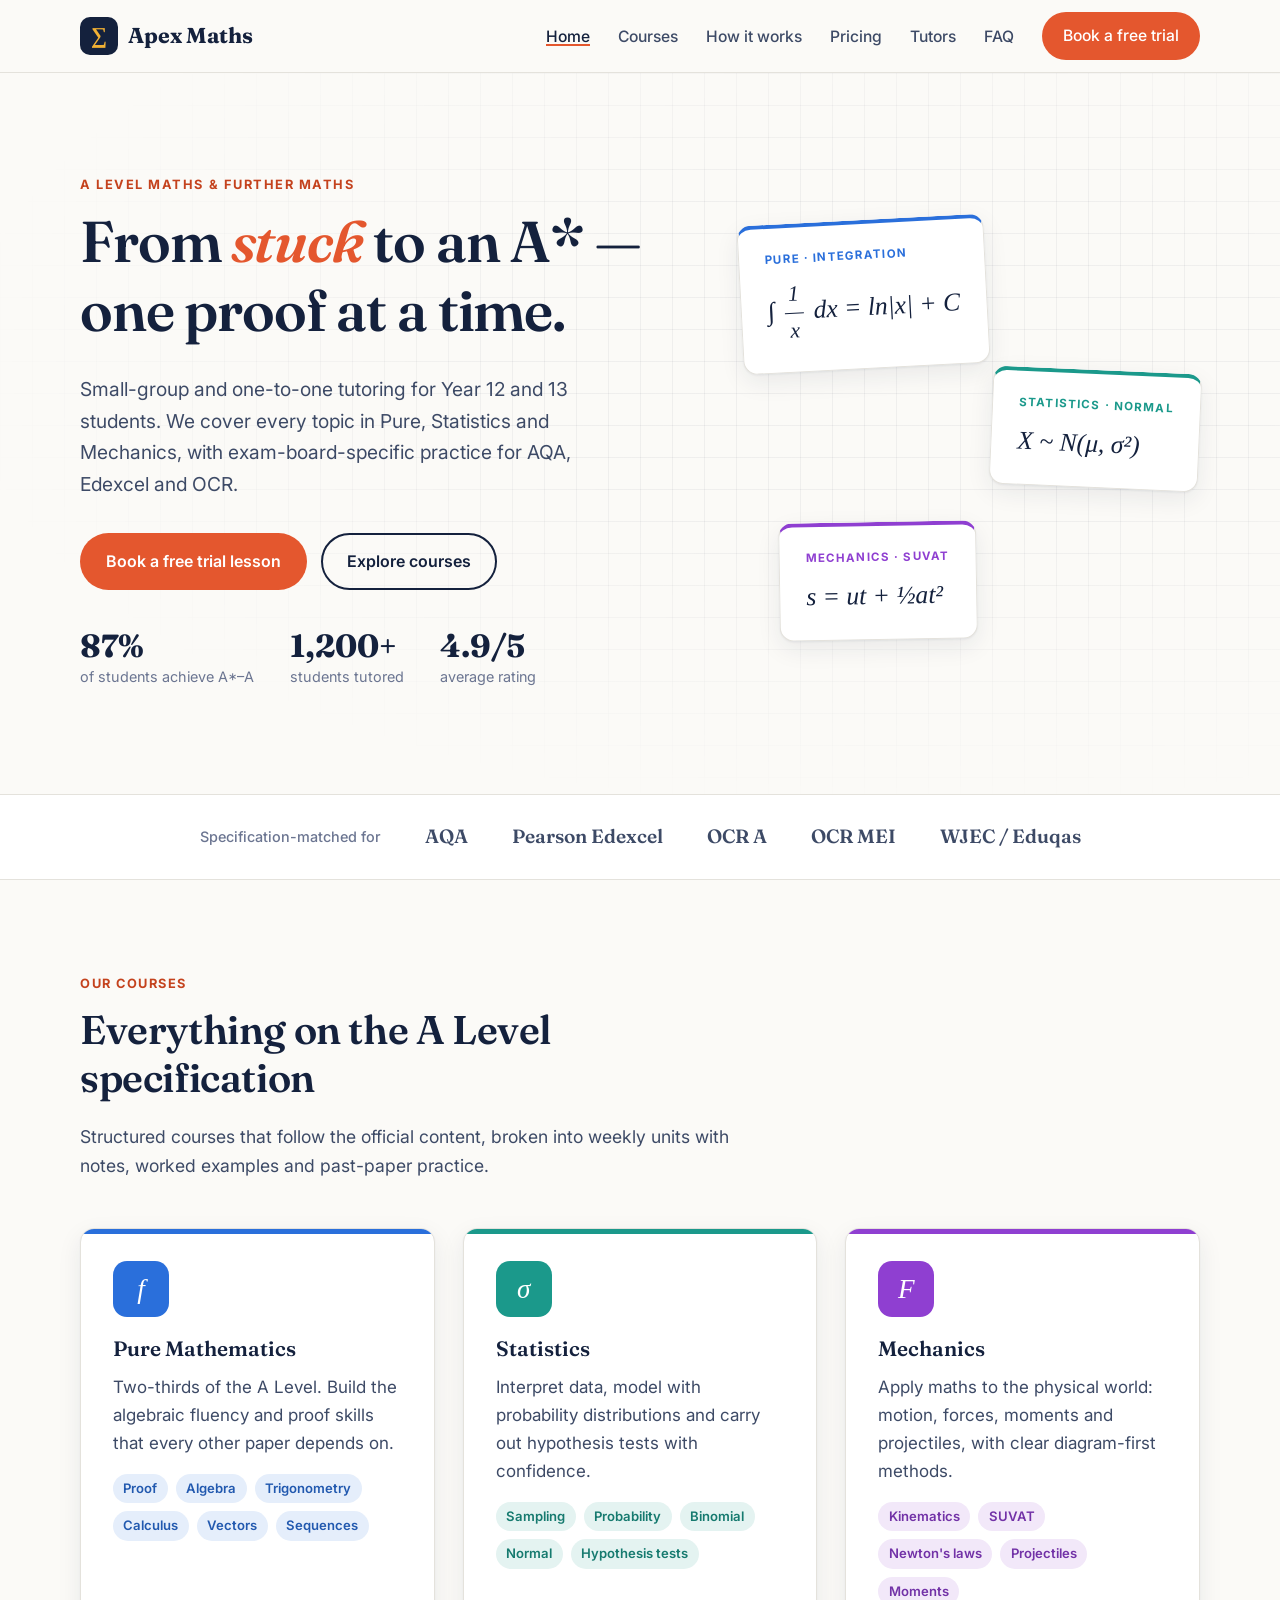
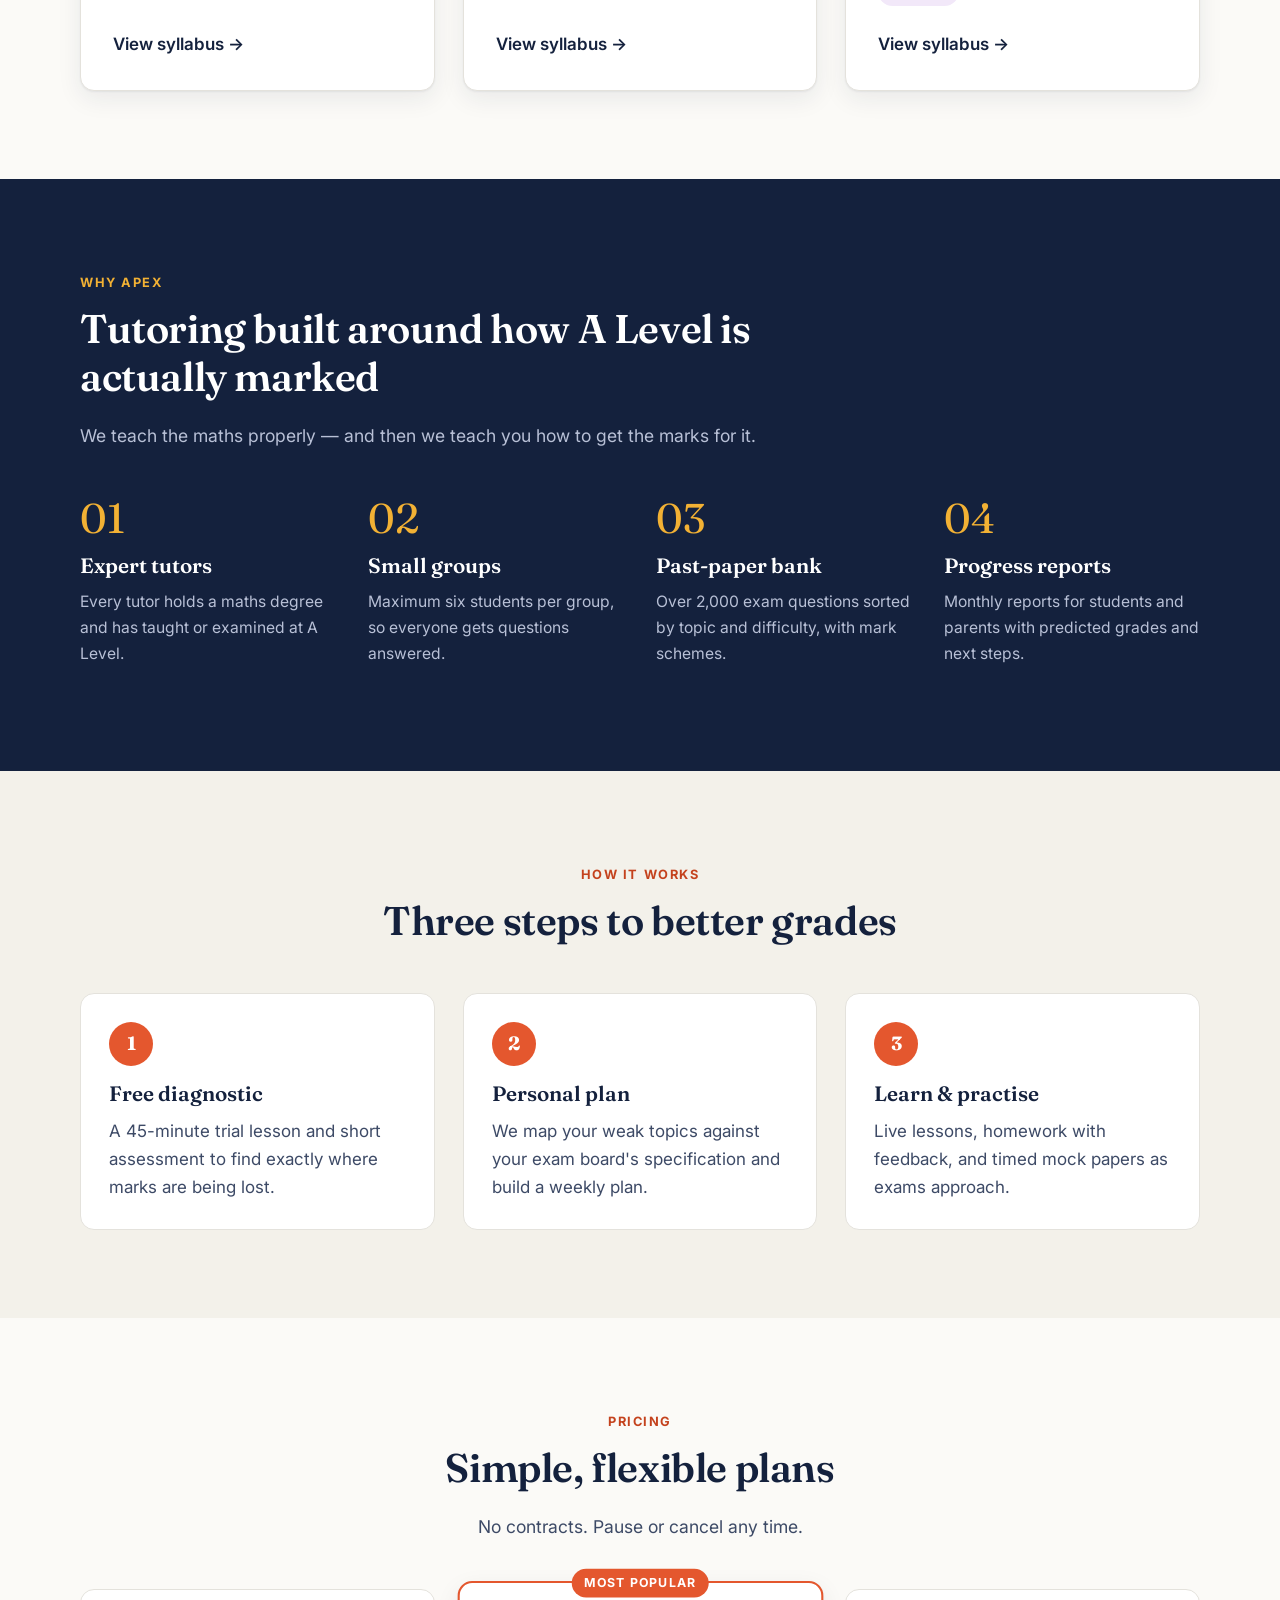
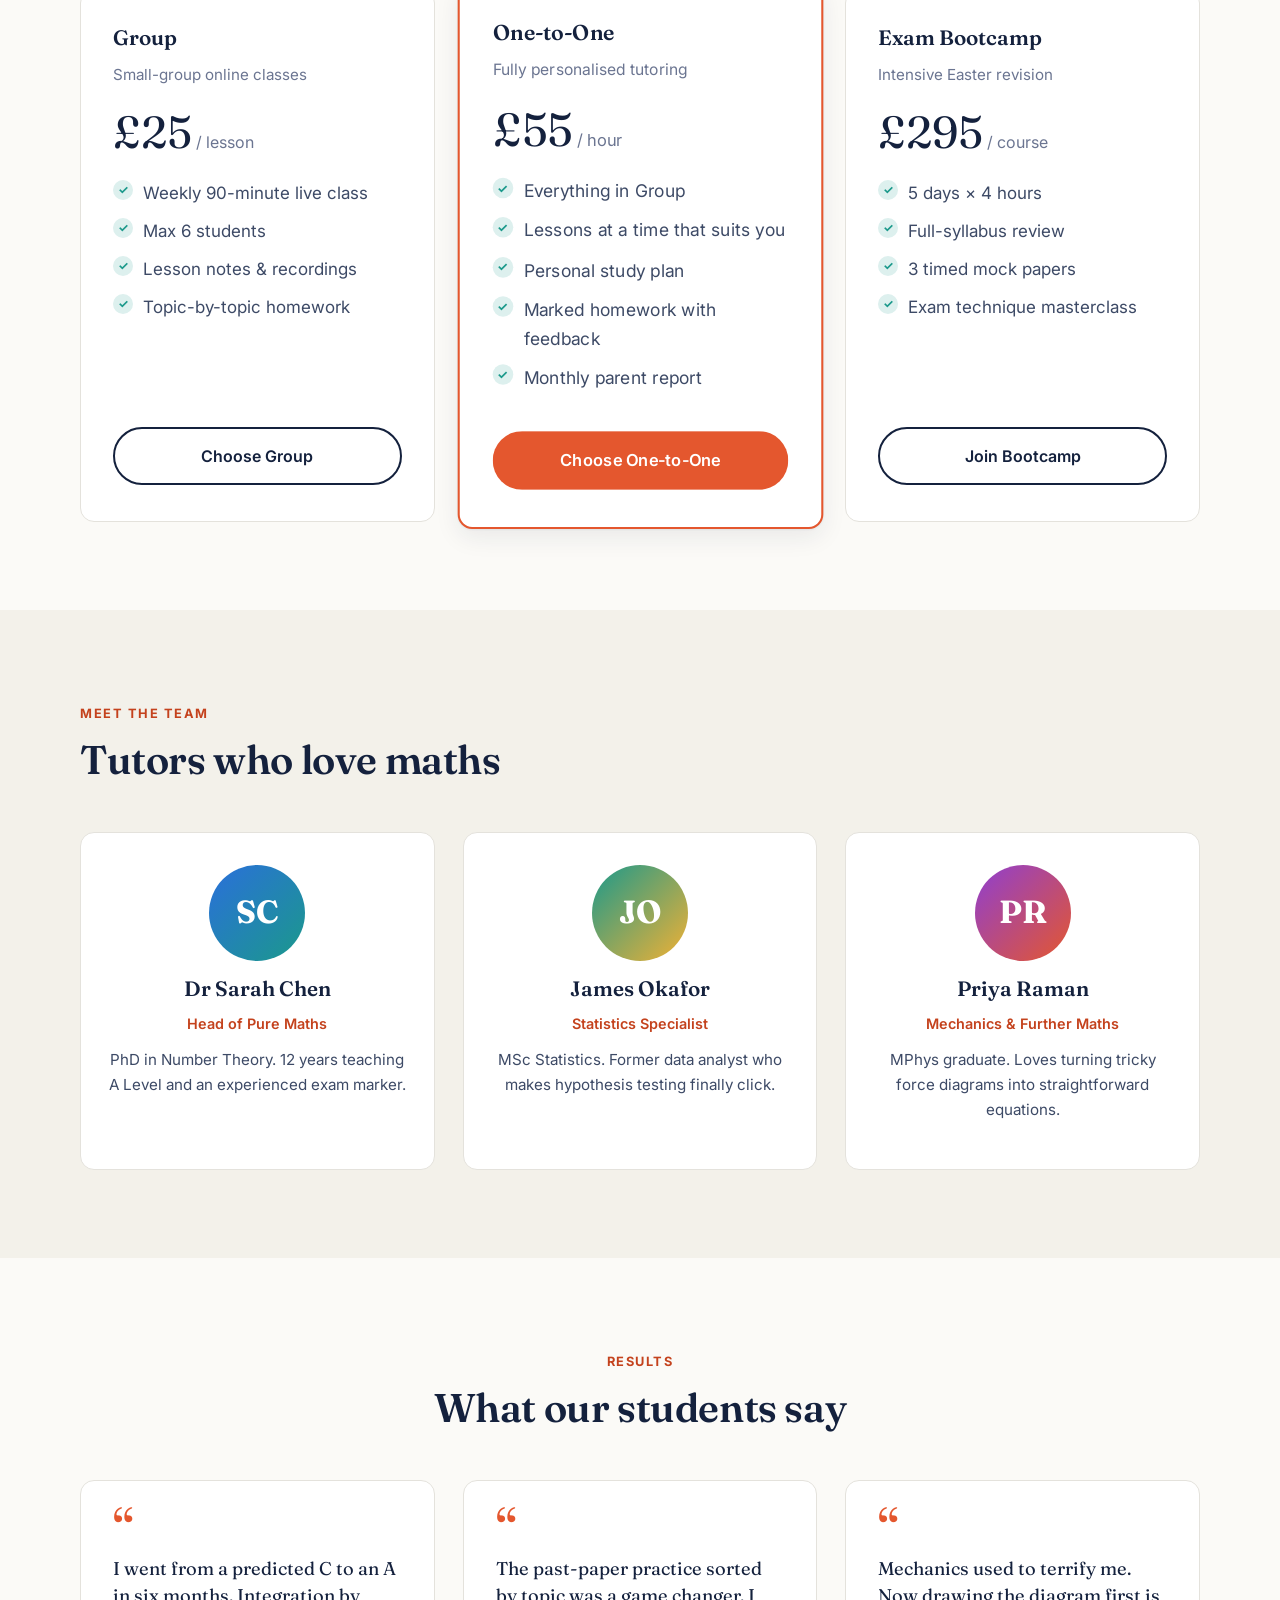
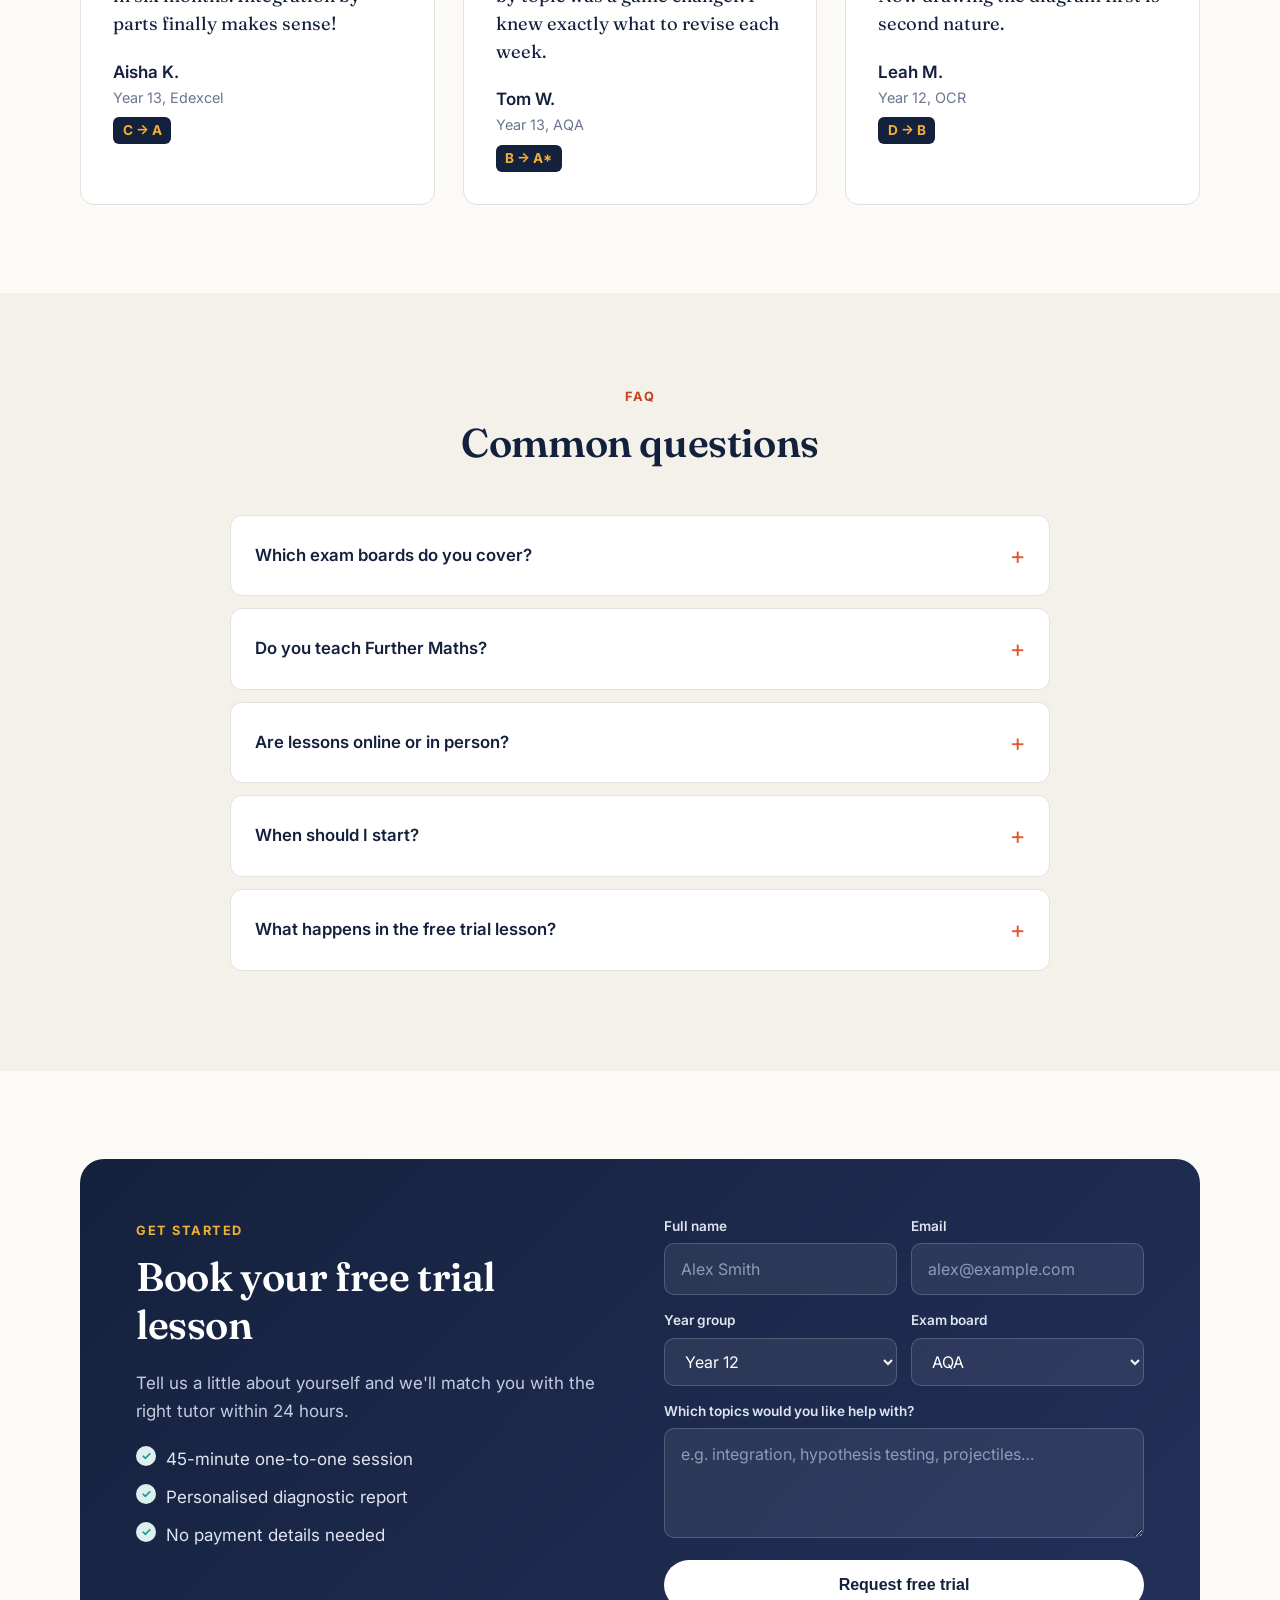
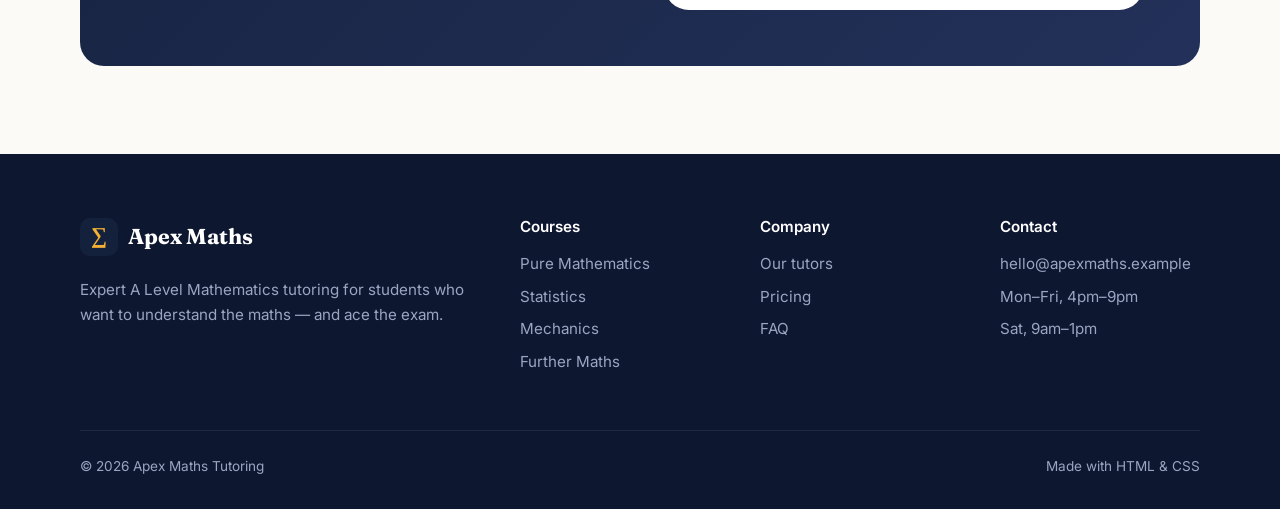
==== index.html @ d8dd30e5 "Add A Level maths tutoring course website (HTML/CSS) Home page with courses, pricing, tutors, testim" ====
<!DOCTYPE html>
<html lang="en">
<head>
  <meta charset="UTF-8">
  <meta name="viewport" content="width=device-width, initial-scale=1.0">
  <title>Apex Maths — A Level Mathematics Tutoring</title>
  <meta name="description" content="Expert A Level Maths and Further Maths tutoring. Pure, Statistics and Mechanics courses for AQA, Edexcel and OCR students.">
  <link rel="preconnect" href="https://fonts.googleapis.com">
  <link rel="preconnect" href="https://fonts.gstatic.com" crossorigin>
  <link href="https://fonts.googleapis.com/css2?family=Fraunces:ital,opsz,wght@0,9..144,500;0,9..144,600;0,9..144,700;1,9..144,500&family=Inter:wght@400;500;600;700&display=swap" rel="stylesheet">
  <link rel="stylesheet" href="styles.css">
</head>
<body>

  <!-- ===== Header ===== -->
  <header class="site-header">
    <nav class="container nav" aria-label="Main">
      <a href="index.html" class="logo"><span class="logo-mark">∑</span> Apex Maths</a>

      <input type="checkbox" id="nav-toggle" class="nav-toggle">
      <label for="nav-toggle" class="nav-burger" aria-label="Toggle menu"><span></span></label>

      <ul class="nav-links">
        <li><a href="index.html" aria-current="page">Home</a></li>
        <li><a href="courses.html">Courses</a></li>
        <li><a href="#how">How it works</a></li>
        <li><a href="#pricing">Pricing</a></li>
        <li><a href="#tutors">Tutors</a></li>
        <li><a href="#faq">FAQ</a></li>
        <li><a href="#contact" class="btn btn--primary">Book a free trial</a></li>
      </ul>
    </nav>
  </header>

  <main>
    <!-- ===== Hero ===== -->
    <section class="hero">
      <div class="container hero-grid">
        <div>
          <span class="eyebrow">A Level Maths &amp; Further Maths</span>
          <h1>From <em>stuck</em> to an A*&nbsp;— one proof at a time.</h1>
          <p class="hero-lead">
            Small-group and one-to-one tutoring for Year 12 and 13 students.
            We cover every topic in Pure, Statistics and Mechanics, with
            exam-board-specific practice for AQA, Edexcel and OCR.
          </p>
          <div class="hero-actions">
            <a href="#contact" class="btn btn--primary">Book a free trial lesson</a>
            <a href="courses.html" class="btn btn--ghost">Explore courses</a>
          </div>
          <ul class="hero-stats">
            <li><strong>87%</strong><span>of students achieve A*–A</span></li>
            <li><strong>1,200+</strong><span>students tutored</span></li>
            <li><strong>4.9/5</strong><span>average rating</span></li>
          </ul>
        </div>

        <div class="hero-visual" aria-hidden="true">
          <div class="eq-card eq-card--1">
            <small>Pure · Integration</small>
            <div class="big">∫ <span class="frac"><span>1</span><span>x</span></span> dx = ln|x| + C</div>
          </div>
          <div class="eq-card eq-card--2">
            <small>Statistics · Normal</small>
            <div class="big">X ~ N(μ, σ²)</div>
          </div>
          <div class="eq-card eq-card--3">
            <small>Mechanics · SUVAT</small>
            <div class="big">s = ut + ½at²</div>
          </div>
        </div>
      </div>
    </section>

    <!-- ===== Exam boards ===== -->
    <div class="boards">
      <div class="container">
        <span class="label">Specification-matched for</span>
        <span class="board">AQA</span>
        <span class="board">Pearson Edexcel</span>
        <span class="board">OCR A</span>
        <span class="board">OCR MEI</span>
        <span class="board">WJEC / Eduqas</span>
      </div>
    </div>

    <!-- ===== Courses ===== -->
    <section class="section" id="courses">
      <div class="container">
        <div class="section-head">
          <span class="eyebrow">Our courses</span>
          <h2>Everything on the A Level specification</h2>
          <p>Structured courses that follow the official content, broken into
          weekly units with notes, worked examples and past-paper practice.</p>
        </div>

        <div class="grid-3">
          <article class="course-card course-card--pure">
            <div class="course-icon">f</div>
            <h3>Pure Mathematics</h3>
            <p>Two-thirds of the A Level. Build the algebraic fluency and proof
            skills that every other paper depends on.</p>
            <ul class="topic-list">
              <li>Proof</li><li>Algebra</li><li>Trigonometry</li>
              <li>Calculus</li><li>Vectors</li><li>Sequences</li>
            </ul>
            <a href="courses.html#pure" class="more">View syllabus</a>
          </article>

          <article class="course-card course-card--stats">
            <div class="course-icon">σ</div>
            <h3>Statistics</h3>
            <p>Interpret data, model with probability distributions and carry
            out hypothesis tests with confidence.</p>
            <ul class="topic-list">
              <li>Sampling</li><li>Probability</li><li>Binomial</li>
              <li>Normal</li><li>Hypothesis tests</li>
            </ul>
            <a href="courses.html#stats" class="more">View syllabus</a>
          </article>

          <article class="course-card course-card--mech">
            <div class="course-icon">F</div>
            <h3>Mechanics</h3>
            <p>Apply maths to the physical world: motion, forces, moments and
            projectiles, with clear diagram-first methods.</p>
            <ul class="topic-list">
              <li>Kinematics</li><li>SUVAT</li><li>Newton's laws</li>
              <li>Projectiles</li><li>Moments</li>
            </ul>
            <a href="courses.html#mech" class="more">View syllabus</a>
          </article>
        </div>
      </div>
    </section>

    <!-- ===== Why us ===== -->
    <section class="section section--dark">
      <div class="container">
        <div class="section-head">
          <span class="eyebrow" style="color: var(--gold);">Why Apex</span>
          <h2>Tutoring built around how A Level is actually marked</h2>
          <p>We teach the maths properly — and then we teach you how to get the marks for it.</p>
        </div>
        <div class="features">
          <div class="feature">
            <div class="feature-num">01</div>
            <h3>Expert tutors</h3>
            <p>Every tutor holds a maths degree and has taught or examined at A Level.</p>
          </div>
          <div class="feature">
            <div class="feature-num">02</div>
            <h3>Small groups</h3>
            <p>Maximum six students per group, so everyone gets questions answered.</p>
          </div>
          <div class="feature">
            <div class="feature-num">03</div>
            <h3>Past-paper bank</h3>
            <p>Over 2,000 exam questions sorted by topic and difficulty, with mark schemes.</p>
          </div>
          <div class="feature">
            <div class="feature-num">04</div>
            <h3>Progress reports</h3>
            <p>Monthly reports for students and parents with predicted grades and next steps.</p>
          </div>
        </div>
      </div>
    </section>

    <!-- ===== How it works ===== -->
    <section class="section section--alt" id="how">
      <div class="container">
        <div class="section-head section-head--center">
          <span class="eyebrow">How it works</span>
          <h2>Three steps to better grades</h2>
        </div>
        <ol class="steps">
          <li>
            <h3>Free diagnostic</h3>
            <p>A 45-minute trial lesson and short assessment to find exactly where marks are being lost.</p>
          </li>
          <li>
            <h3>Personal plan</h3>
            <p>We map your weak topics against your exam board's specification and build a weekly plan.</p>
          </li>
          <li>
            <h3>Learn &amp; practise</h3>
            <p>Live lessons, homework with feedback, and timed mock papers as exams approach.</p>
          </li>
        </ol>
      </div>
    </section>

    <!-- ===== Pricing ===== -->
    <section class="section" id="pricing">
      <div class="container">
        <div class="section-head section-head--center">
          <span class="eyebrow">Pricing</span>
          <h2>Simple, flexible plans</h2>
          <p>No contracts. Pause or cancel any time.</p>
        </div>
        <div class="pricing">
          <div class="plan">
            <h3>Group</h3>
            <p class="plan-desc">Small-group online classes</p>
            <div class="plan-price">£25<span> / lesson</span></div>
            <ul class="checklist">
              <li>Weekly 90-minute live class</li>
              <li>Max 6 students</li>
              <li>Lesson notes &amp; recordings</li>
              <li>Topic-by-topic homework</li>
            </ul>
            <a href="#contact" class="btn btn--ghost btn--block">Choose Group</a>
          </div>

          <div class="plan plan--featured">
            <span class="plan-badge">Most popular</span>
            <h3>One-to-One</h3>
            <p class="plan-desc">Fully personalised tutoring</p>
            <div class="plan-price">£55<span> / hour</span></div>
            <ul class="checklist">
              <li>Everything in Group</li>
              <li>Lessons at a time that suits you</li>
              <li>Personal study plan</li>
              <li>Marked homework with feedback</li>
              <li>Monthly parent report</li>
            </ul>
            <a href="#contact" class="btn btn--primary btn--block">Choose One-to-One</a>
          </div>

          <div class="plan">
            <h3>Exam Bootcamp</h3>
            <p class="plan-desc">Intensive Easter revision</p>
            <div class="plan-price">£295<span> / course</span></div>
            <ul class="checklist">
              <li>5 days × 4 hours</li>
              <li>Full-syllabus review</li>
              <li>3 timed mock papers</li>
              <li>Exam technique masterclass</li>
            </ul>
            <a href="#contact" class="btn btn--ghost btn--block">Join Bootcamp</a>
          </div>
        </div>
      </div>
    </section>

    <!-- ===== Tutors ===== -->
    <section class="section section--alt" id="tutors">
      <div class="container">
        <div class="section-head">
          <span class="eyebrow">Meet the team</span>
          <h2>Tutors who love maths</h2>
        </div>
        <div class="grid-3">
          <div class="tutor">
            <div class="avatar" style="--a1:#2a6fdb; --a2:#1b998b;">SC</div>
            <h3>Dr Sarah Chen</h3>
            <div class="role">Head of Pure Maths</div>
            <p>PhD in Number Theory. 12 years teaching A Level and an experienced exam marker.</p>
          </div>
          <div class="tutor">
            <div class="avatar" style="--a1:#1b998b; --a2:#f2b134;">JO</div>
            <h3>James Okafor</h3>
            <div class="role">Statistics Specialist</div>
            <p>MSc Statistics. Former data analyst who makes hypothesis testing finally click.</p>
          </div>
          <div class="tutor">
            <div class="avatar" style="--a1:#8f3fd1; --a2:#e4572e;">PR</div>
            <h3>Priya Raman</h3>
            <div class="role">Mechanics &amp; Further Maths</div>
            <p>MPhys graduate. Loves turning tricky force diagrams into straightforward equations.</p>
          </div>
        </div>
      </div>
    </section>

    <!-- ===== Testimonials ===== -->
    <section class="section">
      <div class="container">
        <div class="section-head section-head--center">
          <span class="eyebrow">Results</span>
          <h2>What our students say</h2>
        </div>
        <div class="grid-3">
          <figure class="quote">
            <blockquote>I went from a predicted C to an A in six months. Integration by parts finally makes sense!</blockquote>
            <figcaption>Aisha K.<span>Year 13, Edexcel</span><span class="grade">C → A</span></figcaption>
          </figure>
          <figure class="quote">
            <blockquote>The past-paper practice sorted by topic was a game changer. I knew exactly what to revise each week.</blockquote>
            <figcaption>Tom W.<span>Year 13, AQA</span><span class="grade">B → A*</span></figcaption>
          </figure>
          <figure class="quote">
            <blockquote>Mechanics used to terrify me. Now drawing the diagram first is second nature.</blockquote>
            <figcaption>Leah M.<span>Year 12, OCR</span><span class="grade">D → B</span></figcaption>
          </figure>
        </div>
      </div>
    </section>

    <!-- ===== FAQ ===== -->
    <section class="section section--alt" id="faq">
      <div class="container">
        <div class="section-head section-head--center">
          <span class="eyebrow">FAQ</span>
          <h2>Common questions</h2>
        </div>
        <div class="faq">
          <details>
            <summary>Which exam boards do you cover?</summary>
            <p>We teach AQA, Pearson Edexcel, OCR A, OCR MEI and WJEC/Eduqas. Your tutor will use practice questions written for your specific board.</p>
          </details>
          <details>
            <summary>Do you teach Further Maths?</summary>
            <p>Yes. We offer Further Pure (complex numbers, matrices, polar coordinates, hyperbolic functions) plus Further Statistics and Further Mechanics options.</p>
          </details>
          <details>
            <summary>Are lessons online or in person?</summary>
            <p>All lessons run live online with a shared digital whiteboard. Every session is recorded so you can rewatch it while revising.</p>
          </details>
          <details>
            <summary>When should I start?</summary>
            <p>The earlier the better, but it's never too late. Many students join in Year 12 to build foundations; others join in Year 13 for focused exam preparation.</p>
          </details>
          <details>
            <summary>What happens in the free trial lesson?</summary>
            <p>You'll meet your tutor, work through a short diagnostic on key topics, and receive a written summary of strengths and areas to improve. No obligation to continue.</p>
          </details>
        </div>
      </div>
    </section>

    <!-- ===== Contact ===== -->
    <section class="section" id="contact">
      <div class="container">
        <div class="cta">
          <div>
            <span class="eyebrow" style="color: var(--gold);">Get started</span>
            <h2>Book your free trial lesson</h2>
            <p>Tell us a little about yourself and we'll match you with the right tutor within 24 hours.</p>
            <ul class="checklist">
              <li style="color:#dfe4f0;">45-minute one-to-one session</li>
              <li style="color:#dfe4f0;">Personalised diagnostic report</li>
              <li style="color:#dfe4f0;">No payment details needed</li>
            </ul>
          </div>
          <form class="form" action="#" method="post">
            <div class="form-row">
              <div>
                <label for="name">Full name</label>
                <input id="name" name="name" type="text" placeholder="Alex Smith" required>
              </div>
              <div>
                <label for="email">Email</label>
                <input id="email" name="email" type="email" placeholder="alex@example.com" required>
              </div>
            </div>
            <div class="form-row">
              <div>
                <label for="year">Year group</label>
                <select id="year" name="year">
                  <option>Year 12</option>
                  <option>Year 13</option>
                  <option>Resitting</option>
                </select>
              </div>
              <div>
                <label for="board">Exam board</label>
                <select id="board" name="board">
                  <option>AQA</option>
                  <option>Edexcel</option>
                  <option>OCR A</option>
                  <option>OCR MEI</option>
                  <option>WJEC / Eduqas</option>
                  <option>Not sure</option>
                </select>
              </div>
            </div>
            <div>
              <label for="message">Which topics would you like help with?</label>
              <textarea id="message" name="message" placeholder="e.g. integration, hypothesis testing, projectiles…"></textarea>
            </div>
            <button type="submit" class="btn btn--light btn--block">Request free trial</button>
          </form>
        </div>
      </div>
    </section>
  </main>

  <!-- ===== Footer ===== -->
  <footer class="site-footer">
    <div class="container">
      <div class="footer-grid">
        <div>
          <a href="index.html" class="logo"><span class="logo-mark">∑</span> Apex Maths</a>
          <p>Expert A Level Mathematics tutoring for students who want to understand the maths — and ace the exam.</p>
        </div>
        <div>
          <h4>Courses</h4>
          <ul>
            <li><a href="courses.html#pure">Pure Mathematics</a></li>
            <li><a href="courses.html#stats">Statistics</a></li>
            <li><a href="courses.html#mech">Mechanics</a></li>
            <li><a href="courses.html#further">Further Maths</a></li>
          </ul>
        </div>
        <div>
          <h4>Company</h4>
          <ul>
            <li><a href="#tutors">Our tutors</a></li>
            <li><a href="#pricing">Pricing</a></li>
            <li><a href="#faq">FAQ</a></li>
          </ul>
        </div>
        <div>
          <h4>Contact</h4>
          <ul>
            <li><a href="mailto:hello@apexmaths.example">hello@apexmaths.example</a></li>
            <li>Mon–Fri, 4pm–9pm</li>
            <li>Sat, 9am–1pm</li>
          </ul>
        </div>
      </div>
      <div class="footer-bottom">
        <span>© 2026 Apex Maths Tutoring</span>
        <span>Made with HTML &amp; CSS</span>
      </div>
    </div>
  </footer>

</body>
</html>
---- styles.css ----
/* ==========================================================
   Apex Maths — A Level Mathematics Tutoring
   Pure CSS, no frameworks.
   ========================================================== */

:root {
  --ink: #14213d;
  --ink-soft: #3d4a66;
  --muted: #6b7591;
  --paper: #fbfaf7;
  --card: #ffffff;
  --line: #e4e2dc;
  --accent: #e4572e;      /* warm orange-red */
  --accent-dark: #c4421d;
  --pure: #2a6fdb;        /* Pure maths blue */
  --stats: #1b998b;       /* Statistics teal */
  --mech: #8f3fd1;        /* Mechanics purple */
  --gold: #f2b134;
  --radius: 14px;
  --shadow: 0 1px 2px rgba(20, 33, 61, .06), 0 8px 24px rgba(20, 33, 61, .08);
  --max: 1160px;
  --font-body: "Inter", system-ui, -apple-system, "Segoe UI", Roboto, sans-serif;
  --font-head: "Fraunces", Georgia, "Times New Roman", serif;
  --font-math: "Cambria Math", "STIX Two Math", Cambria, Georgia, serif;
}

*, *::before, *::after { box-sizing: border-box; }

html { scroll-behavior: smooth; }

body {
  margin: 0;
  font-family: var(--font-body);
  font-size: 1.0625rem;
  line-height: 1.65;
  color: var(--ink);
  background: var(--paper);
  -webkit-font-smoothing: antialiased;
}

img { max-width: 100%; display: block; }

a { color: var(--accent-dark); }
a:hover { color: var(--accent); }

h1, h2, h3, h4 {
  font-family: var(--font-head);
  line-height: 1.2;
  margin: 0 0 .5em;
  font-weight: 600;
}

h1 { font-size: clamp(2.2rem, 5vw, 3.6rem); letter-spacing: -.02em; }
h2 { font-size: clamp(1.7rem, 3.5vw, 2.5rem); letter-spacing: -.01em; }
h3 { font-size: 1.3rem; }

p { margin: 0 0 1em; }

.container {
  width: 100%;
  max-width: var(--max);
  margin: 0 auto;
  padding: 0 20px;
}

.math {
  font-family: var(--font-math);
  font-style: italic;
  white-space: nowrap;
}

.eyebrow {
  display: inline-block;
  font-size: .8rem;
  font-weight: 700;
  letter-spacing: .12em;
  text-transform: uppercase;
  color: var(--accent-dark);
  margin-bottom: .75rem;
}

.section { padding: 88px 0; }
.section--alt { background: #f3f1ea; }
.section--dark { background: var(--ink); color: #e9ecf4; }
.section--dark h2, .section--dark h3 { color: #fff; }

.section-head {
  max-width: 680px;
  margin-bottom: 48px;
}
.section-head p { color: var(--ink-soft); font-size: 1.1rem; }
.section--dark .section-head p { color: #b8c0d6; }
.section-head--center { margin-left: auto; margin-right: auto; text-align: center; }

/* ---------- Buttons ---------- */
.btn {
  display: inline-flex;
  align-items: center;
  gap: .5em;
  padding: .85em 1.5em;
  border-radius: 999px;
  font-weight: 600;
  font-size: 1rem;
  text-decoration: none;
  border: 2px solid transparent;
  transition: transform .15s ease, background .15s ease, color .15s ease, border-color .15s ease;
  cursor: pointer;
}
.btn:hover { transform: translateY(-2px); }
.btn--primary { background: var(--accent); color: #fff; }
.btn--primary:hover { background: var(--accent-dark); color: #fff; }
.btn--ghost { border-color: var(--ink); color: var(--ink); background: transparent; }
.btn--ghost:hover { background: var(--ink); color: #fff; }
.btn--light { background: #fff; color: var(--ink); }
.btn--light:hover { background: var(--gold); color: var(--ink); }
.btn--block { width: 100%; justify-content: center; }

/* ---------- Header / Nav ---------- */
.site-header {
  position: sticky;
  top: 0;
  z-index: 50;
  background: rgba(251, 250, 247, .92);
  backdrop-filter: saturate(160%) blur(10px);
  border-bottom: 1px solid var(--line);
}
.nav {
  display: flex;
  align-items: center;
  justify-content: space-between;
  height: 72px;
}
.logo {
  display: flex;
  align-items: center;
  gap: .6rem;
  font-family: var(--font-head);
  font-weight: 700;
  font-size: 1.35rem;
  color: var(--ink);
  text-decoration: none;
}
.logo-mark {
  display: grid;
  place-items: center;
  width: 38px;
  height: 38px;
  border-radius: 10px;
  background: var(--ink);
  color: var(--gold);
  font-family: var(--font-math);
  font-size: 1.4rem;
  font-style: italic;
}
.nav-links {
  display: flex;
  align-items: center;
  gap: 28px;
  list-style: none;
  margin: 0;
  padding: 0;
}
.nav-links a {
  color: var(--ink-soft);
  text-decoration: none;
  font-weight: 500;
  font-size: .98rem;
}
.nav-links a:hover, .nav-links a[aria-current="page"] { color: var(--ink); }
.nav-links a[aria-current="page"] { box-shadow: inset 0 -2px 0 var(--accent); }
.nav-links .btn { color: #fff; padding: .6em 1.2em; }

/* CSS-only mobile menu toggle */
.nav-toggle { display: none; }
.nav-burger {
  display: none;
  width: 44px;
  height: 44px;
  border-radius: 10px;
  cursor: pointer;
  align-items: center;
  justify-content: center;
}
.nav-burger span,
.nav-burger span::before,
.nav-burger span::after {
  display: block;
  width: 22px;
  height: 2px;
  background: var(--ink);
  border-radius: 2px;
  position: relative;
  transition: transform .2s ease, background .2s ease;
}
.nav-burger span::before, .nav-burger span::after { content: ""; position: absolute; left: 0; }
.nav-burger span::before { top: -7px; }
.nav-burger span::after { top: 7px; }

/* ---------- Hero ---------- */
.hero {
  position: relative;
  overflow: hidden;
  padding: 96px 0 104px;
}
.hero::before {
  /* graph-paper background */
  content: "";
  position: absolute;
  inset: 0;
  background-image:
    linear-gradient(rgba(20, 33, 61, .05) 1px, transparent 1px),
    linear-gradient(90deg, rgba(20, 33, 61, .05) 1px, transparent 1px);
  background-size: 32px 32px;
  mask-image: radial-gradient(ellipse at 70% 40%, #000 30%, transparent 75%);
  -webkit-mask-image: radial-gradient(ellipse at 70% 40%, #000 30%, transparent 75%);
  pointer-events: none;
}
.hero-grid {
  position: relative;
  display: grid;
  grid-template-columns: 1.1fr .9fr;
  gap: 56px;
  align-items: center;
}
.hero h1 em {
  font-style: italic;
  color: var(--accent);
}
.hero-lead {
  font-size: 1.2rem;
  color: var(--ink-soft);
  max-width: 560px;
  margin-bottom: 2rem;
}
.hero-actions { display: flex; flex-wrap: wrap; gap: 14px; margin-bottom: 2.5rem; }
.hero-stats {
  display: flex;
  flex-wrap: wrap;
  gap: 36px;
  list-style: none;
  padding: 0;
  margin: 0;
}
.hero-stats strong {
  display: block;
  font-family: var(--font-head);
  font-size: 2rem;
  line-height: 1;
}
.hero-stats span { font-size: .9rem; color: var(--muted); }

/* Hero visual: equation card stack */
.hero-visual { position: relative; min-height: 420px; }
.eq-card {
  position: absolute;
  background: var(--card);
  border: 1px solid var(--line);
  border-radius: var(--radius);
  box-shadow: var(--shadow);
  padding: 22px 26px;
  font-family: var(--font-math);
}
.eq-card small {
  display: block;
  font-family: var(--font-body);
  font-size: .72rem;
  font-weight: 700;
  letter-spacing: .1em;
  text-transform: uppercase;
  margin-bottom: 8px;
}
.eq-card .big { font-size: 1.6rem; font-style: italic; }
.eq-card--1 { top: 0; left: 4%; transform: rotate(-3deg); border-top: 4px solid var(--pure); }
.eq-card--1 small { color: var(--pure); }
.eq-card--2 { top: 150px; right: 0; transform: rotate(2.5deg); border-top: 4px solid var(--stats); }
.eq-card--2 small { color: var(--stats); }
.eq-card--3 { bottom: 0; left: 12%; transform: rotate(-1deg); border-top: 4px solid var(--mech); }
.eq-card--3 small { color: var(--mech); }

/* simple CSS fraction */
.frac {
  display: inline-flex;
  flex-direction: column;
  vertical-align: middle;
  text-align: center;
  font-size: .85em;
  margin: 0 .15em;
}
.frac > span:first-child { border-bottom: 1.5px solid currentColor; padding: 0 .2em; }
.frac > span:last-child { padding: 0 .2em; }

/* ---------- Trust bar ---------- */
.boards {
  border-top: 1px solid var(--line);
  border-bottom: 1px solid var(--line);
  padding: 26px 0;
  background: var(--card);
}
.boards .container {
  display: flex;
  flex-wrap: wrap;
  align-items: center;
  justify-content: center;
  gap: 18px 44px;
  color: var(--muted);
  font-weight: 600;
}
.boards .label { font-weight: 500; font-size: .9rem; }
.boards .board { font-family: var(--font-head); font-size: 1.2rem; color: var(--ink-soft); }

/* ---------- Course cards ---------- */
.grid-3 {
  display: grid;
  grid-template-columns: repeat(3, 1fr);
  gap: 28px;
}
.course-card {
  display: flex;
  flex-direction: column;
  background: var(--card);
  border: 1px solid var(--line);
  border-radius: var(--radius);
  padding: 32px;
  box-shadow: var(--shadow);
  transition: transform .2s ease, box-shadow .2s ease;
  position: relative;
  overflow: hidden;
}
.course-card:hover { transform: translateY(-6px); box-shadow: 0 2px 4px rgba(20,33,61,.06), 0 18px 40px rgba(20,33,61,.14); }
.course-card::after {
  content: "";
  position: absolute;
  top: 0; left: 0; right: 0;
  height: 5px;
  background: var(--c, var(--accent));
}
.course-card--pure  { --c: var(--pure); }
.course-card--stats { --c: var(--stats); }
.course-card--mech  { --c: var(--mech); }
.course-card--further { --c: var(--gold); }

.course-icon {
  width: 56px;
  height: 56px;
  border-radius: 14px;
  display: grid;
  place-items: center;
  font-family: var(--font-math);
  font-size: 1.7rem;
  font-style: italic;
  color: #fff;
  background: var(--c);
  margin-bottom: 20px;
}
.course-card p { color: var(--ink-soft); }
.topic-list {
  list-style: none;
  padding: 0;
  margin: 0 0 24px;
  display: flex;
  flex-wrap: wrap;
  gap: 8px;
}
.topic-list li {
  font-size: .82rem;
  font-weight: 600;
  padding: .3em .8em;
  border-radius: 999px;
  background: color-mix(in srgb, var(--c) 12%, white);
  color: color-mix(in srgb, var(--c) 80%, black);
}
.course-card .more {
  margin-top: auto;
  font-weight: 600;
  text-decoration: none;
  color: var(--ink);
}
.course-card .more::after { content: " →"; transition: margin .2s; }
.course-card .more:hover::after { margin-left: 4px; }

/* ---------- Features ---------- */
.features {
  display: grid;
  grid-template-columns: repeat(4, 1fr);
  gap: 32px;
}
.feature-num {
  font-family: var(--font-head);
  font-size: 2.6rem;
  color: var(--gold);
  line-height: 1;
  margin-bottom: 14px;
}
.feature p { color: #b8c0d6; font-size: .98rem; }

/* ---------- How it works / steps ---------- */
.steps {
  counter-reset: step;
  display: grid;
  grid-template-columns: repeat(3, 1fr);
  gap: 28px;
  list-style: none;
  padding: 0;
  margin: 0;
}
.steps li {
  counter-increment: step;
  position: relative;
  padding: 28px 28px 28px 28px;
  background: var(--card);
  border-radius: var(--radius);
  border: 1px solid var(--line);
}
.steps li::before {
  content: counter(step);
  display: grid;
  place-items: center;
  width: 44px;
  height: 44px;
  border-radius: 50%;
  background: var(--accent);
  color: #fff;
  font-weight: 700;
  font-family: var(--font-head);
  font-size: 1.2rem;
  margin-bottom: 16px;
}
.steps p { color: var(--ink-soft); margin: 0; }

/* ---------- Pricing ---------- */
.pricing {
  display: grid;
  grid-template-columns: repeat(3, 1fr);
  gap: 28px;
  align-items: stretch;
}
.plan {
  display: flex;
  flex-direction: column;
  background: var(--card);
  border: 1px solid var(--line);
  border-radius: var(--radius);
  padding: 36px 32px;
  position: relative;
}
.plan--featured {
  border: 2px solid var(--accent);
  box-shadow: var(--shadow);
  transform: scale(1.03);
}
.plan-badge {
  position: absolute;
  top: -14px;
  left: 50%;
  transform: translateX(-50%);
  background: var(--accent);
  color: #fff;
  font-size: .75rem;
  font-weight: 700;
  letter-spacing: .08em;
  text-transform: uppercase;
  padding: .35em 1em;
  border-radius: 999px;
}
.plan-price {
  font-family: var(--font-head);
  font-size: 2.8rem;
  line-height: 1;
  margin: 8px 0 4px;
}
.plan-price span { font-size: 1rem; font-family: var(--font-body); color: var(--muted); }
.plan-desc { color: var(--muted); font-size: .95rem; }
.checklist {
  list-style: none;
  padding: 0;
  margin: 20px 0 28px;
}
.checklist li {
  padding-left: 30px;
  position: relative;
  margin-bottom: 10px;
  color: var(--ink-soft);
}
.checklist li::before {
  content: "✓";
  position: absolute;
  left: 0;
  top: 1px;
  width: 20px;
  height: 20px;
  border-radius: 50%;
  background: color-mix(in srgb, var(--stats) 15%, white);
  color: var(--stats);
  font-size: .75rem;
  font-weight: 700;
  display: grid;
  place-items: center;
}
.plan .btn { margin-top: auto; }

/* ---------- Tutors ---------- */
.tutor {
  text-align: center;
  background: var(--card);
  border: 1px solid var(--line);
  border-radius: var(--radius);
  padding: 32px 24px;
}
.avatar {
  width: 96px;
  height: 96px;
  border-radius: 50%;
  margin: 0 auto 16px;
  display: grid;
  place-items: center;
  font-family: var(--font-head);
  font-size: 2rem;
  font-weight: 700;
  color: #fff;
  background: linear-gradient(135deg, var(--a1, var(--pure)), var(--a2, var(--mech)));
}
.tutor .role { color: var(--accent-dark); font-weight: 600; font-size: .9rem; margin-bottom: .75em; }
.tutor p { color: var(--ink-soft); font-size: .95rem; }

/* ---------- Testimonials ---------- */
.quote {
  background: var(--card);
  border-radius: var(--radius);
  padding: 32px;
  border: 1px solid var(--line);
  margin: 0;
}
.quote blockquote {
  margin: 0 0 20px;
  font-family: var(--font-head);
  font-size: 1.15rem;
  line-height: 1.5;
}
.quote blockquote::before {
  content: "“";
  display: block;
  font-size: 3.5rem;
  line-height: .6;
  color: var(--accent);
  margin-bottom: 8px;
}
.quote figcaption { font-weight: 600; }
.quote figcaption span { display: block; font-weight: 400; color: var(--muted); font-size: .9rem; }
.quote figcaption .grade {
  display: inline-block;
  margin-top: 8px;
  padding: .15em .7em;
  background: var(--ink);
  color: var(--gold);
  border-radius: 6px;
  font-weight: 700;
  font-size: .85rem;
}

/* ---------- FAQ (native details/summary) ---------- */
.faq { max-width: 820px; margin: 0 auto; }
.faq details {
  background: var(--card);
  border: 1px solid var(--line);
  border-radius: 12px;
  margin-bottom: 12px;
  padding: 0 24px;
}
.faq summary {
  cursor: pointer;
  list-style: none;
  padding: 20px 0;
  font-weight: 600;
  font-size: 1.05rem;
  display: flex;
  justify-content: space-between;
  align-items: center;
  gap: 16px;
}
.faq summary::-webkit-details-marker { display: none; }
.faq summary::after {
  content: "+";
  font-size: 1.5rem;
  font-weight: 400;
  color: var(--accent);
  transition: transform .2s;
}
.faq details[open] summary::after { transform: rotate(45deg); }
.faq details p { color: var(--ink-soft); padding-bottom: 20px; margin: 0; }

/* ---------- CTA / Contact ---------- */
.cta {
  background: linear-gradient(135deg, var(--ink) 0%, #23315a 100%);
  color: #fff;
  border-radius: 24px;
  padding: 56px;
  display: grid;
  grid-template-columns: 1fr 1fr;
  gap: 48px;
  align-items: start;
}
.cta h2 { color: #fff; }
.cta p { color: #c3cbe0; }
.form { display: grid; gap: 14px; }
.form-row { display: grid; grid-template-columns: 1fr 1fr; gap: 14px; }
.form label { display: block; font-size: .85rem; font-weight: 600; margin-bottom: 6px; color: #dfe4f0; }
.form input, .form select, .form textarea {
  width: 100%;
  font: inherit;
  font-size: 1rem;
  padding: .75em 1em;
  border-radius: 10px;
  border: 1px solid rgba(255,255,255,.18);
  background: rgba(255,255,255,.07);
  color: #fff;
}
.form select option { color: var(--ink); }
.form input::placeholder, .form textarea::placeholder { color: #8f9ab5; }
.form input:focus, .form select:focus, .form textarea:focus {
  outline: none;
  border-color: var(--gold);
  background: rgba(255,255,255,.12);
}
.form textarea { min-height: 110px; resize: vertical; }

/* ---------- Footer ---------- */
.site-footer {
  background: #0e1730;
  color: #9aa5c2;
  padding: 64px 0 32px;
  font-size: .95rem;
}
.footer-grid {
  display: grid;
  grid-template-columns: 2fr 1fr 1fr 1fr;
  gap: 40px;
  margin-bottom: 48px;
}
.site-footer h4 { color: #fff; font-family: var(--font-body); font-size: .95rem; margin-bottom: 1em; }
.site-footer ul { list-style: none; padding: 0; margin: 0; }
.site-footer li { margin-bottom: .5em; }
.site-footer a { color: #9aa5c2; text-decoration: none; }
.site-footer a:hover { color: #fff; }
.site-footer .logo { color: #fff; margin-bottom: 1em; }
.footer-bottom {
  border-top: 1px solid rgba(255,255,255,.08);
  padding-top: 24px;
  display: flex;
  justify-content: space-between;
  flex-wrap: wrap;
  gap: 12px;
  font-size: .85rem;
}

/* ==========================================================
   Courses page
   ========================================================== */
.page-hero {
  padding: 72px 0 56px;
  background: var(--ink);
  color: #fff;
  position: relative;
  overflow: hidden;
}
.page-hero h1 { color: #fff; }
.page-hero p { color: #c3cbe0; font-size: 1.15rem; max-width: 640px; }
.page-hero .eyebrow { color: var(--gold); }

.tabs-nav {
  display: flex;
  flex-wrap: wrap;
  gap: 10px;
  margin-top: 28px;
}
.tabs-nav a {
  padding: .5em 1.1em;
  border-radius: 999px;
  border: 1px solid rgba(255,255,255,.25);
  color: #fff;
  text-decoration: none;
  font-weight: 500;
  font-size: .95rem;
}
.tabs-nav a:hover { background: #fff; color: var(--ink); }

.module {
  display: grid;
  grid-template-columns: 300px 1fr;
  gap: 48px;
  padding: 72px 0;
  border-bottom: 1px solid var(--line);
  scroll-margin-top: 80px;
}
.module:last-child { border-bottom: 0; }
.module-aside { position: sticky; top: 104px; align-self: start; }
.module-aside .course-icon { margin-bottom: 16px; }
.module-aside p { color: var(--ink-soft); }
.module-meta { list-style: none; padding: 0; margin: 20px 0 0; font-size: .92rem; }
.module-meta li {
  display: flex;
  justify-content: space-between;
  padding: 10px 0;
  border-top: 1px dashed var(--line);
}
.module-meta li span:first-child { color: var(--muted); }
.module-meta li span:last-child { font-weight: 600; }

.unit-grid {
  display: grid;
  grid-template-columns: repeat(2, 1fr);
  gap: 18px;
}
.unit {
  background: var(--card);
  border: 1px solid var(--line);
  border-left: 4px solid var(--c);
  border-radius: 10px;
  padding: 22px 24px;
}
.unit h3 { font-size: 1.1rem; font-family: var(--font-body); font-weight: 700; margin-bottom: .4em; }
.unit p { color: var(--ink-soft); font-size: .95rem; margin-bottom: .6em; }
.unit .eg {
  font-family: var(--font-math);
  font-style: italic;
  background: #f6f5f0;
  padding: .5em .8em;
  border-radius: 6px;
  font-size: .98rem;
  overflow-x: auto;
}
.unit .tag {
  display: inline-block;
  font-size: .72rem;
  font-weight: 700;
  letter-spacing: .06em;
  text-transform: uppercase;
  color: var(--muted);
  margin-bottom: .5em;
}

/* Worked example */
.worked {
  margin-top: 28px;
  background: #fffaf0;
  border: 1px solid #f3dfb1;
  border-radius: var(--radius);
  padding: 28px 32px;
}
.worked h4 { font-family: var(--font-body); font-size: .8rem; letter-spacing: .1em; text-transform: uppercase; color: #a87412; }
.worked .q { font-weight: 600; margin-bottom: 1em; }
.worked ol { margin: 0; padding-left: 1.3em; color: var(--ink-soft); }
.worked ol li { margin-bottom: .4em; }
.worked .answer {
  margin-top: 1em;
  padding: .6em 1em;
  background: #fff;
  border-radius: 8px;
  border: 1px solid #f3dfb1;
  font-family: var(--font-math);
}

/* Timetable */
.table-wrap { overflow-x: auto; border-radius: var(--radius); border: 1px solid var(--line); background: var(--card); }
table { width: 100%; border-collapse: collapse; min-width: 640px; }
th, td { padding: 14px 18px; text-align: left; border-bottom: 1px solid var(--line); }
th { background: #f3f1ea; font-size: .82rem; letter-spacing: .06em; text-transform: uppercase; color: var(--muted); }
tbody tr:last-child td { border-bottom: 0; }
tbody tr:hover { background: #faf9f5; }
.pill {
  display: inline-block;
  font-size: .78rem;
  font-weight: 700;
  padding: .2em .7em;
  border-radius: 999px;
  color: #fff;
  background: var(--c);
}

/* ==========================================================
   Responsive
   ========================================================== */
@media (max-width: 1000px) {
  .hero-grid { grid-template-columns: 1fr; }
  .hero-visual { min-height: 380px; max-width: 520px; width: 100%; margin: 0 auto; }
  .features { grid-template-columns: repeat(2, 1fr); }
  .grid-3, .pricing, .steps { grid-template-columns: 1fr 1fr; }
  .plan--featured { transform: none; }
  .cta { grid-template-columns: 1fr; padding: 40px; }
  .footer-grid { grid-template-columns: 1fr 1fr; }
  .module { grid-template-columns: 1fr; gap: 28px; }
  .module-aside { position: static; }
}

@media (max-width: 760px) {
  .section { padding: 64px 0; }
  .hero { padding: 56px 0 64px; }

  .nav-burger { display: flex; }
  .nav-links {
    position: absolute;
    top: 72px;
    left: 0;
    right: 0;
    flex-direction: column;
    align-items: stretch;
    gap: 0;
    background: var(--paper);
    border-bottom: 1px solid var(--line);
    padding: 8px 20px 20px;
    display: none;
  }
  .nav-links li a { display: block; padding: 12px 0; }
  .nav-links .btn { margin-top: 8px; justify-content: center; }
  .nav-toggle:checked ~ .nav-links { display: flex; }
  .nav-toggle:checked + .nav-burger span { background: transparent; }
  .nav-toggle:checked + .nav-burger span::before { transform: translateY(7px) rotate(45deg); }
  .nav-toggle:checked + .nav-burger span::after { transform: translateY(-7px) rotate(-45deg); }

  .grid-3, .pricing, .steps, .features, .unit-grid { grid-template-columns: 1fr; }
  .form-row { grid-template-columns: 1fr; }
  .cta { padding: 28px 22px; border-radius: 18px; }
  .footer-grid { grid-template-columns: 1fr; }
  .hero-visual { min-height: 400px; }
  .eq-card { padding: 16px 18px; }
  .eq-card .big { font-size: 1.3rem; }
  .eq-card--1 { left: 0; }
  .eq-card--3 { left: 4%; }
}

@media (prefers-reduced-motion: reduce) {
  * { transition: none !important; scroll-behavior: auto !important; }
}

/* Inline CTA banner (courses page) */
.cta--inline { grid-template-columns: 1fr auto; align-items: center; }
.cta--inline p { margin: 0; }
@media (max-width: 760px) { .cta--inline { grid-template-columns: 1fr; } }
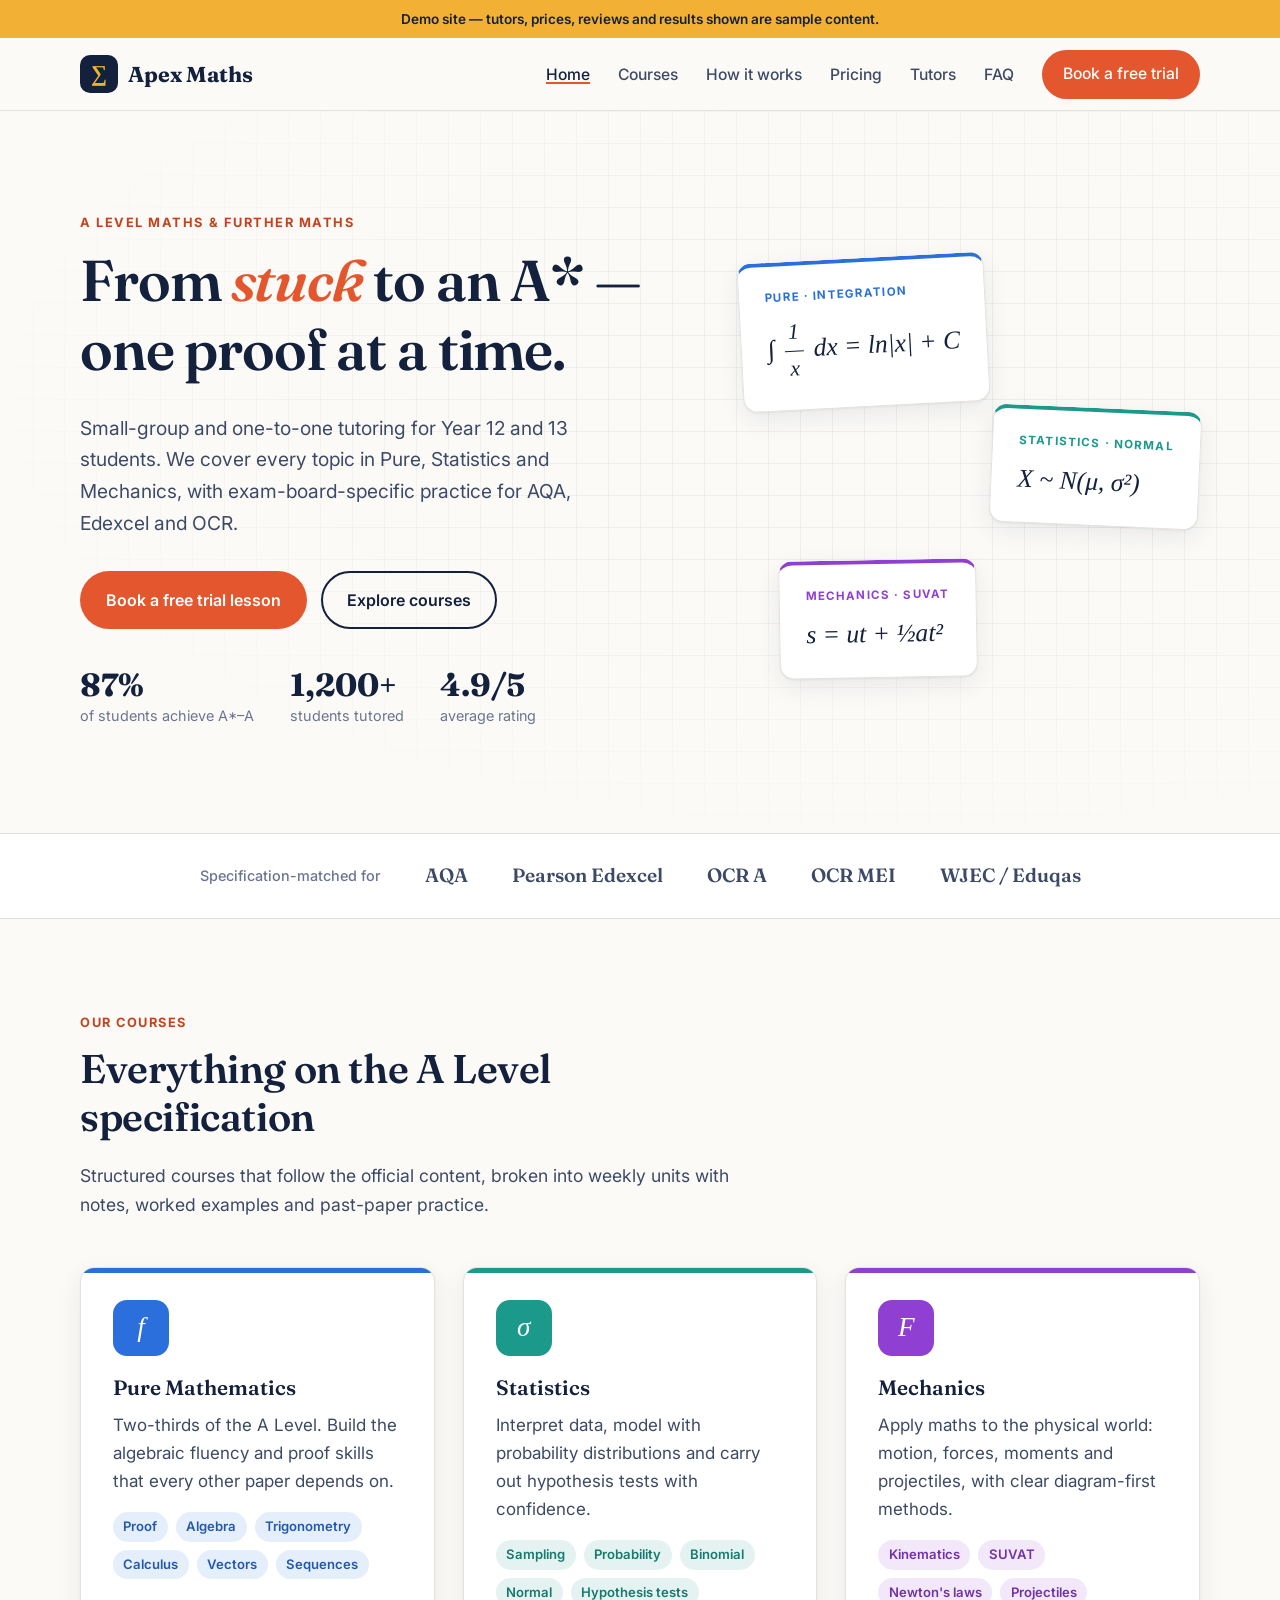
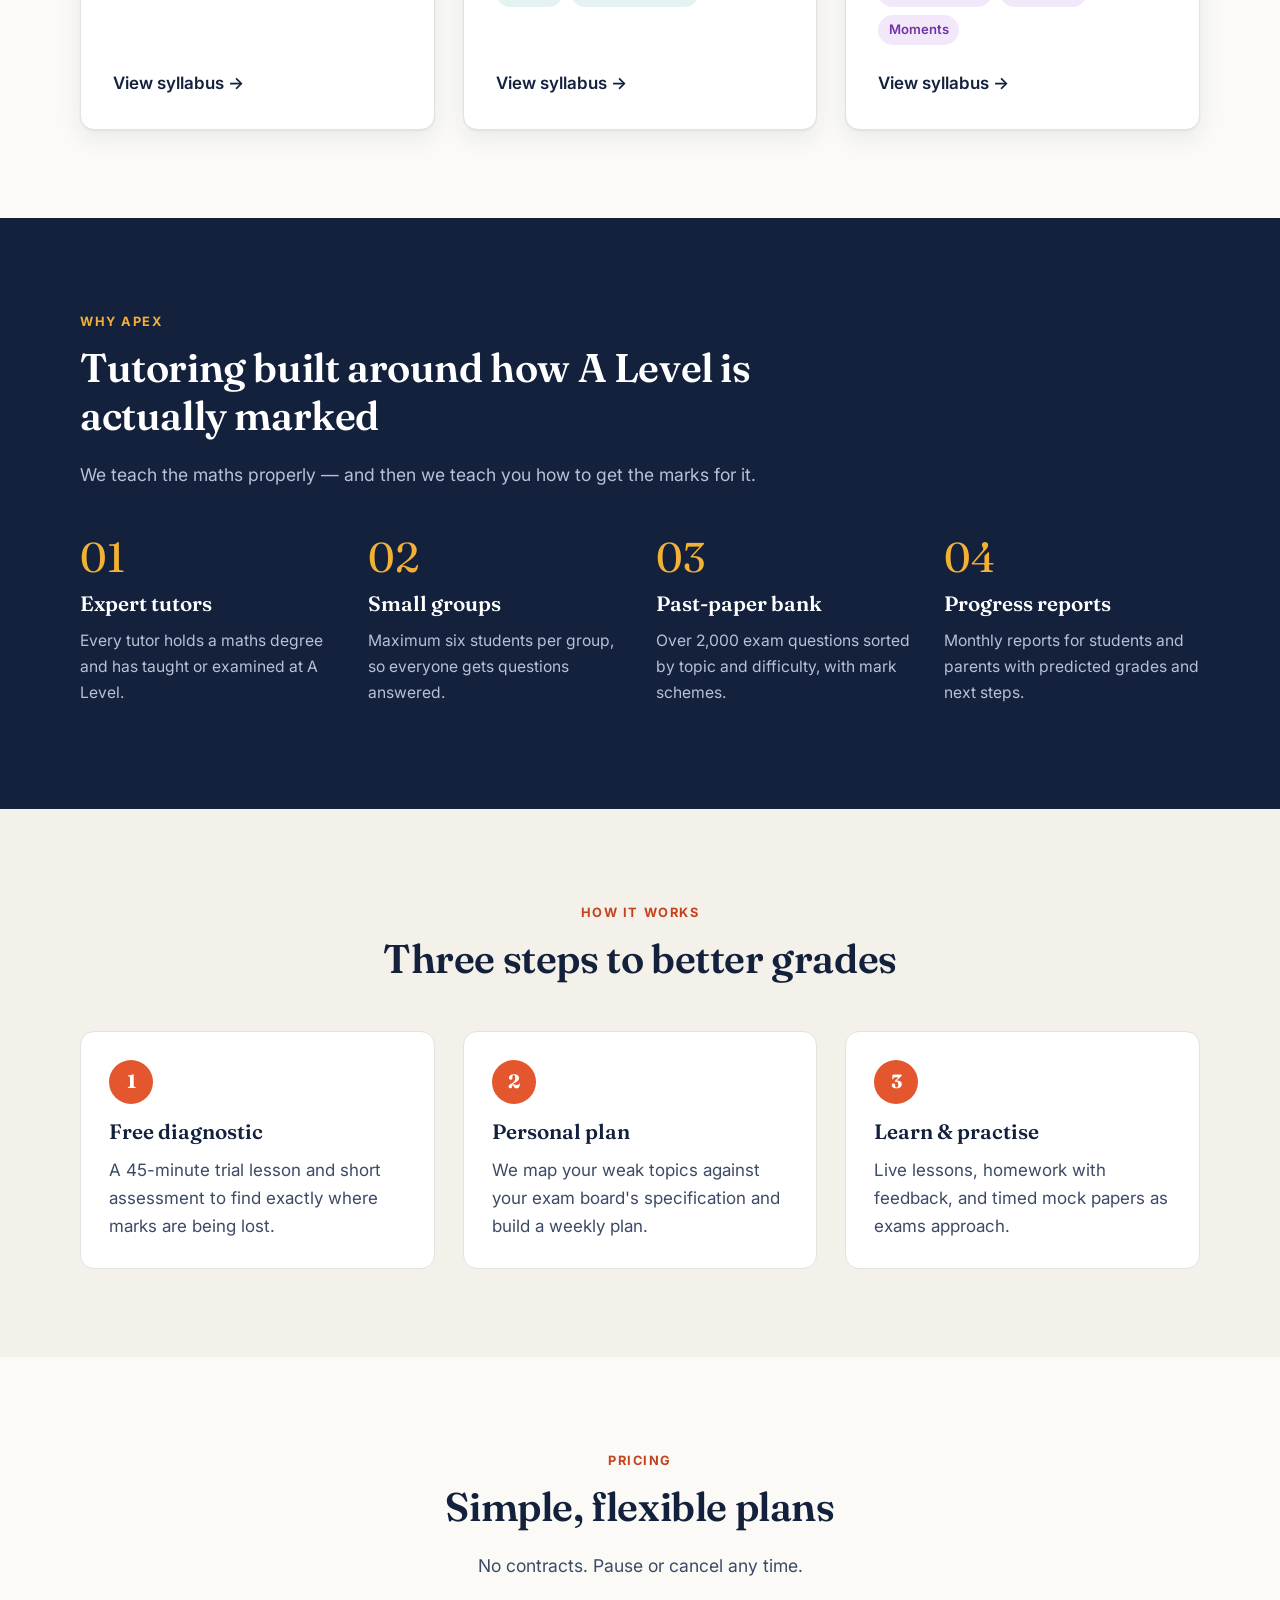
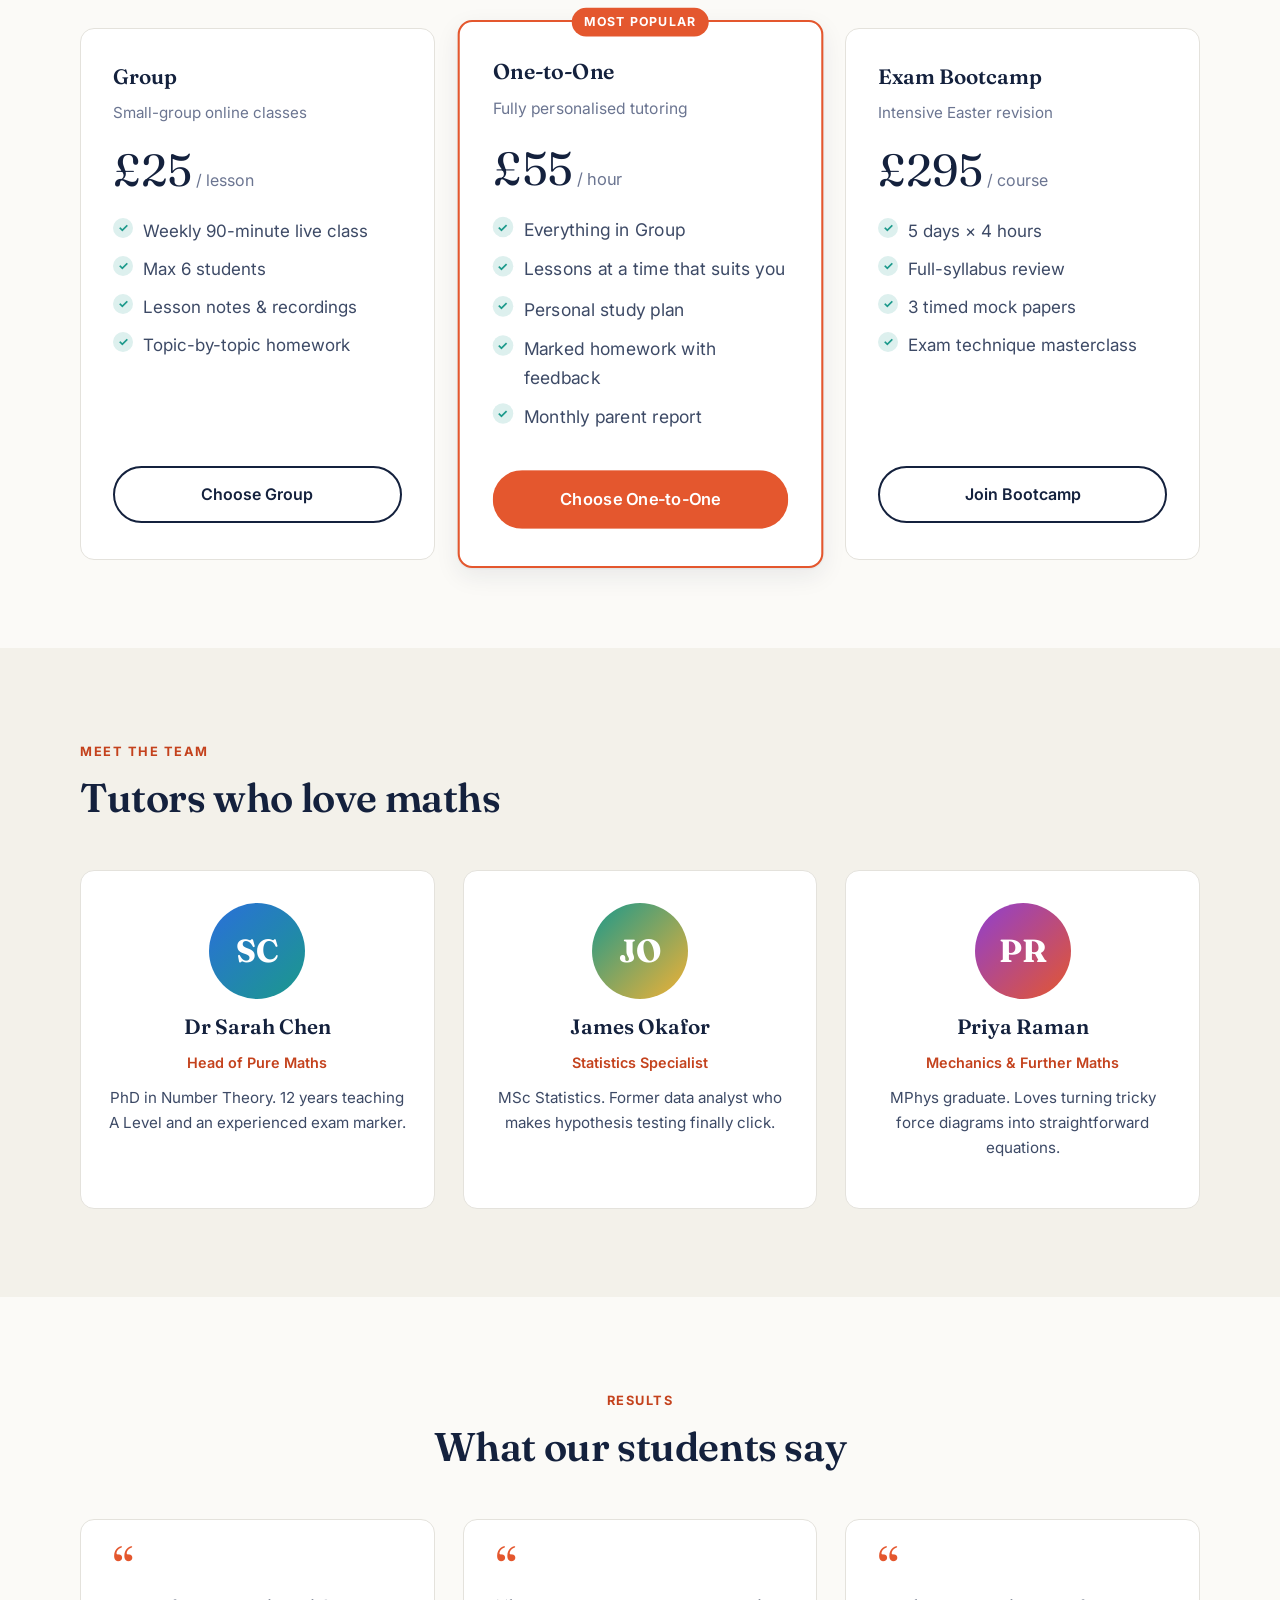
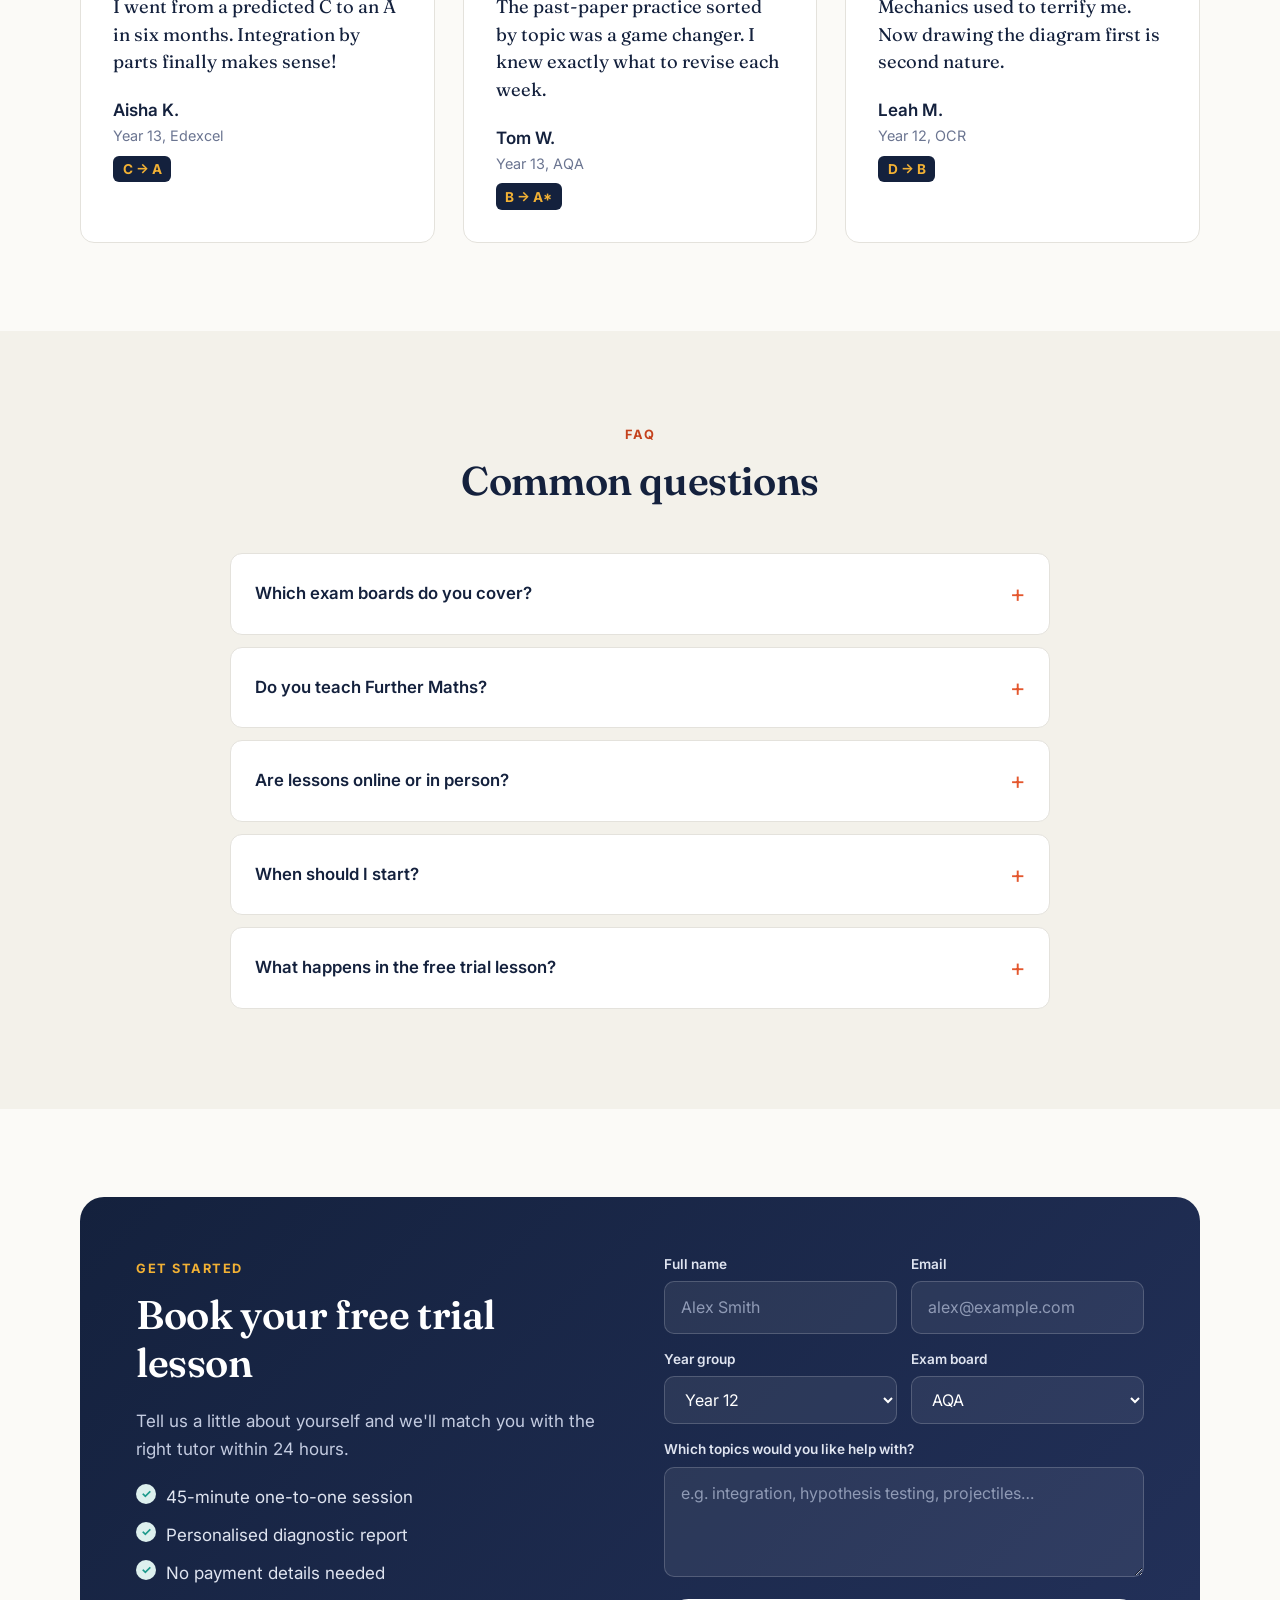
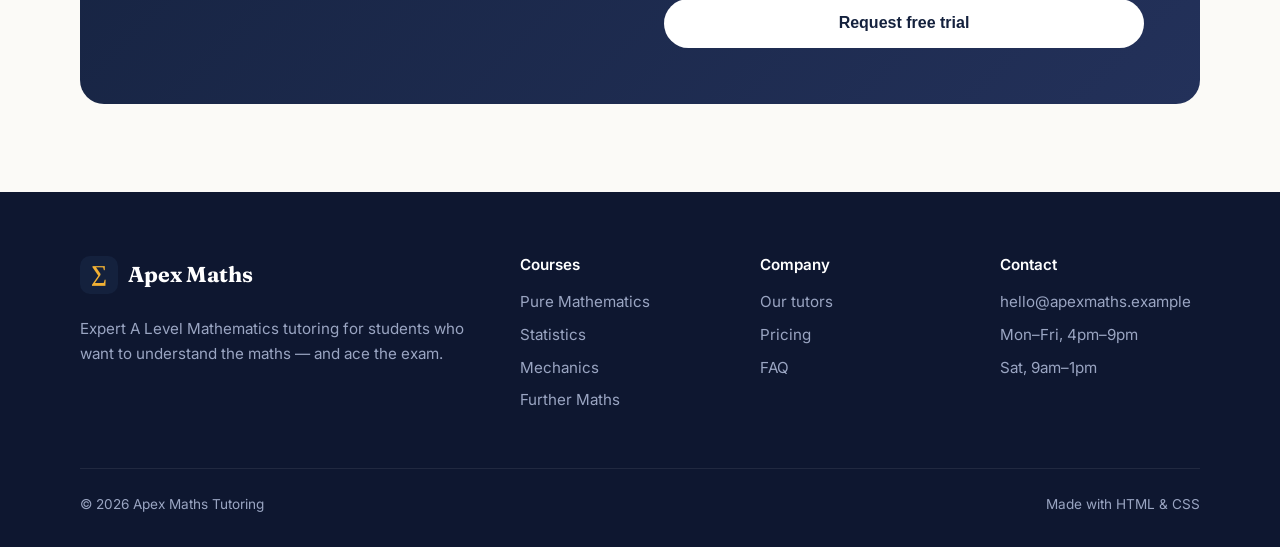
==== commit 41a2c558: "Add sample-content notice banner Co-Authored-By: Claude Opus 5.5 <noreply@anthropic.com> Claude-Sess" ====
--- a/index.html
+++ b/index.html
@@ -11,6 +11,7 @@
   <link rel="stylesheet" href="styles.css">
 </head>
 <body>
+  <div class="demo-note">Demo site — tutors, prices, reviews and results shown are sample content.</div>
 
   <!-- ===== Header ===== -->
   <header class="site-header">
--- a/styles.css
+++ b/styles.css
@@ -835,3 +835,13 @@
 .cta--inline { grid-template-columns: 1fr auto; align-items: center; }
 .cta--inline p { margin: 0; }
 @media (max-width: 760px) { .cta--inline { grid-template-columns: 1fr; } }
+
+/* Demo / sample-content notice */
+.demo-note {
+  background: var(--gold);
+  color: var(--ink);
+  text-align: center;
+  font-size: .85rem;
+  font-weight: 600;
+  padding: 8px 16px;
+}
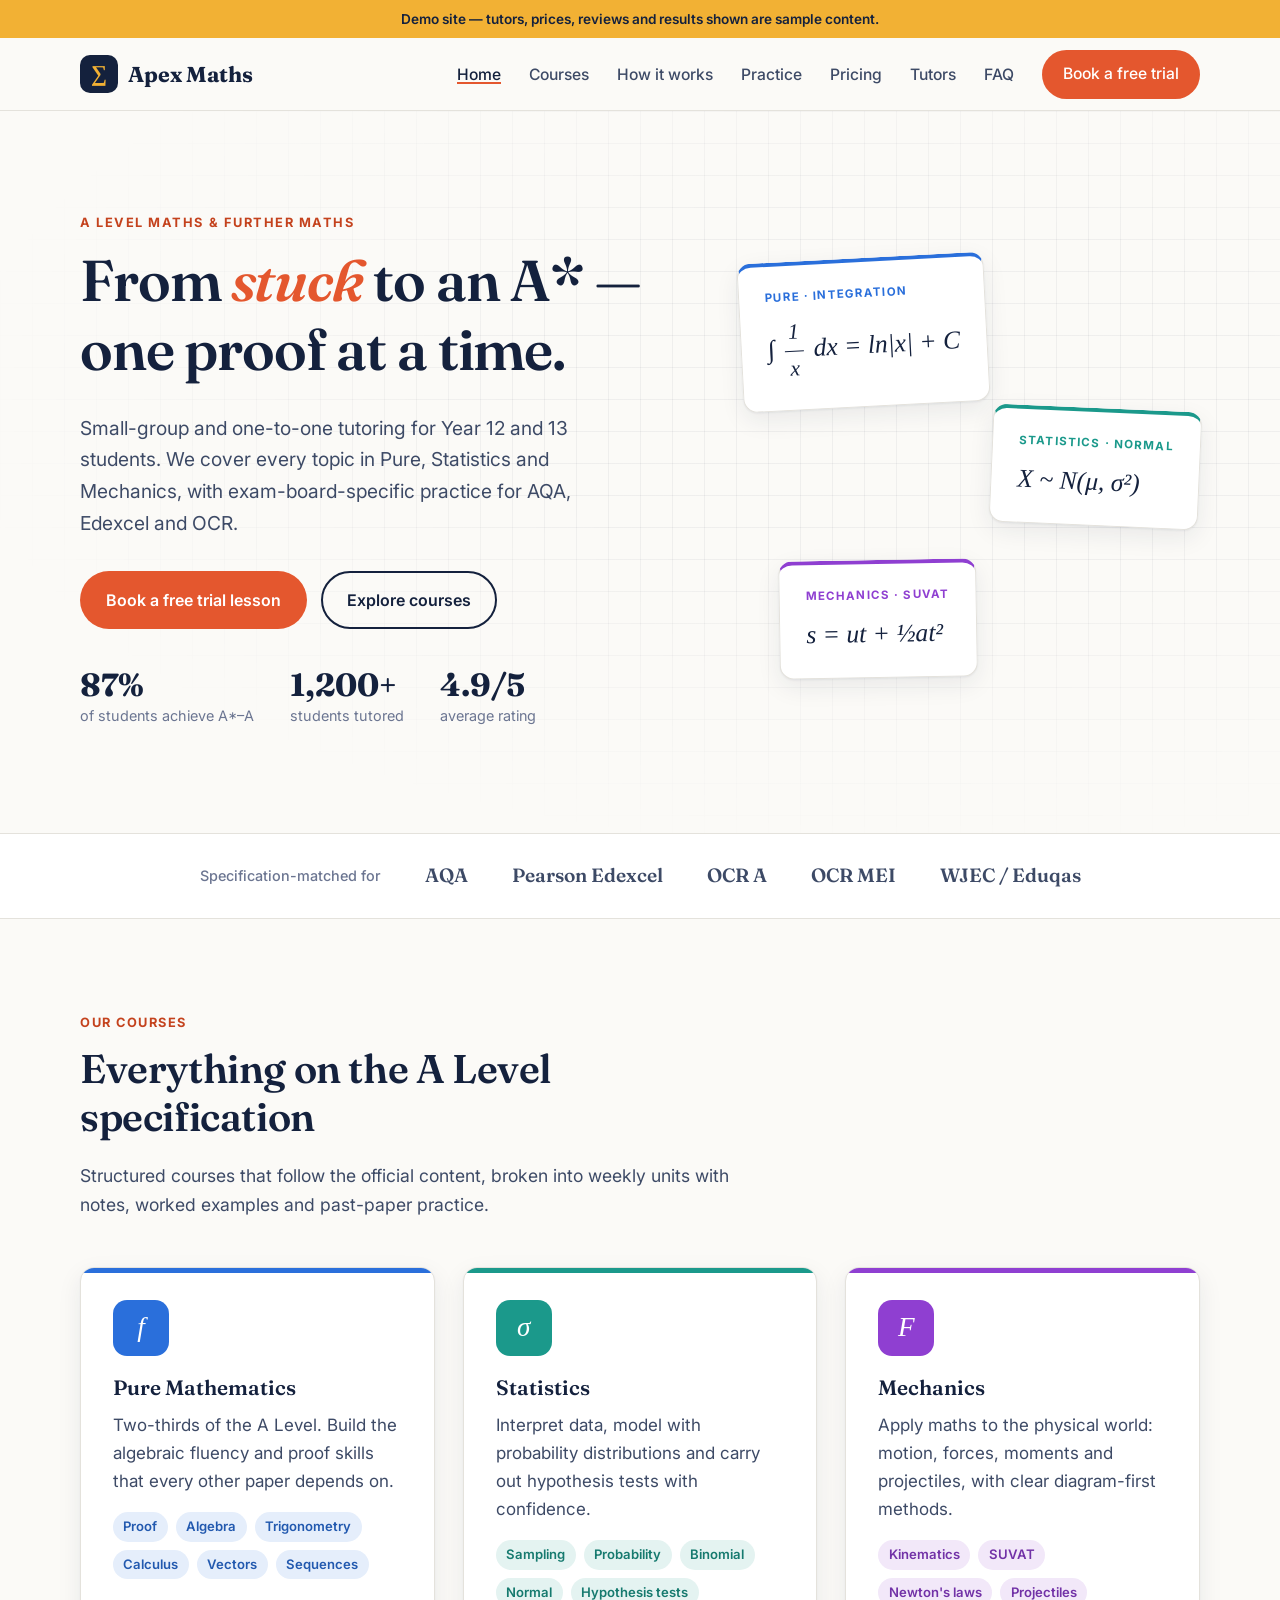
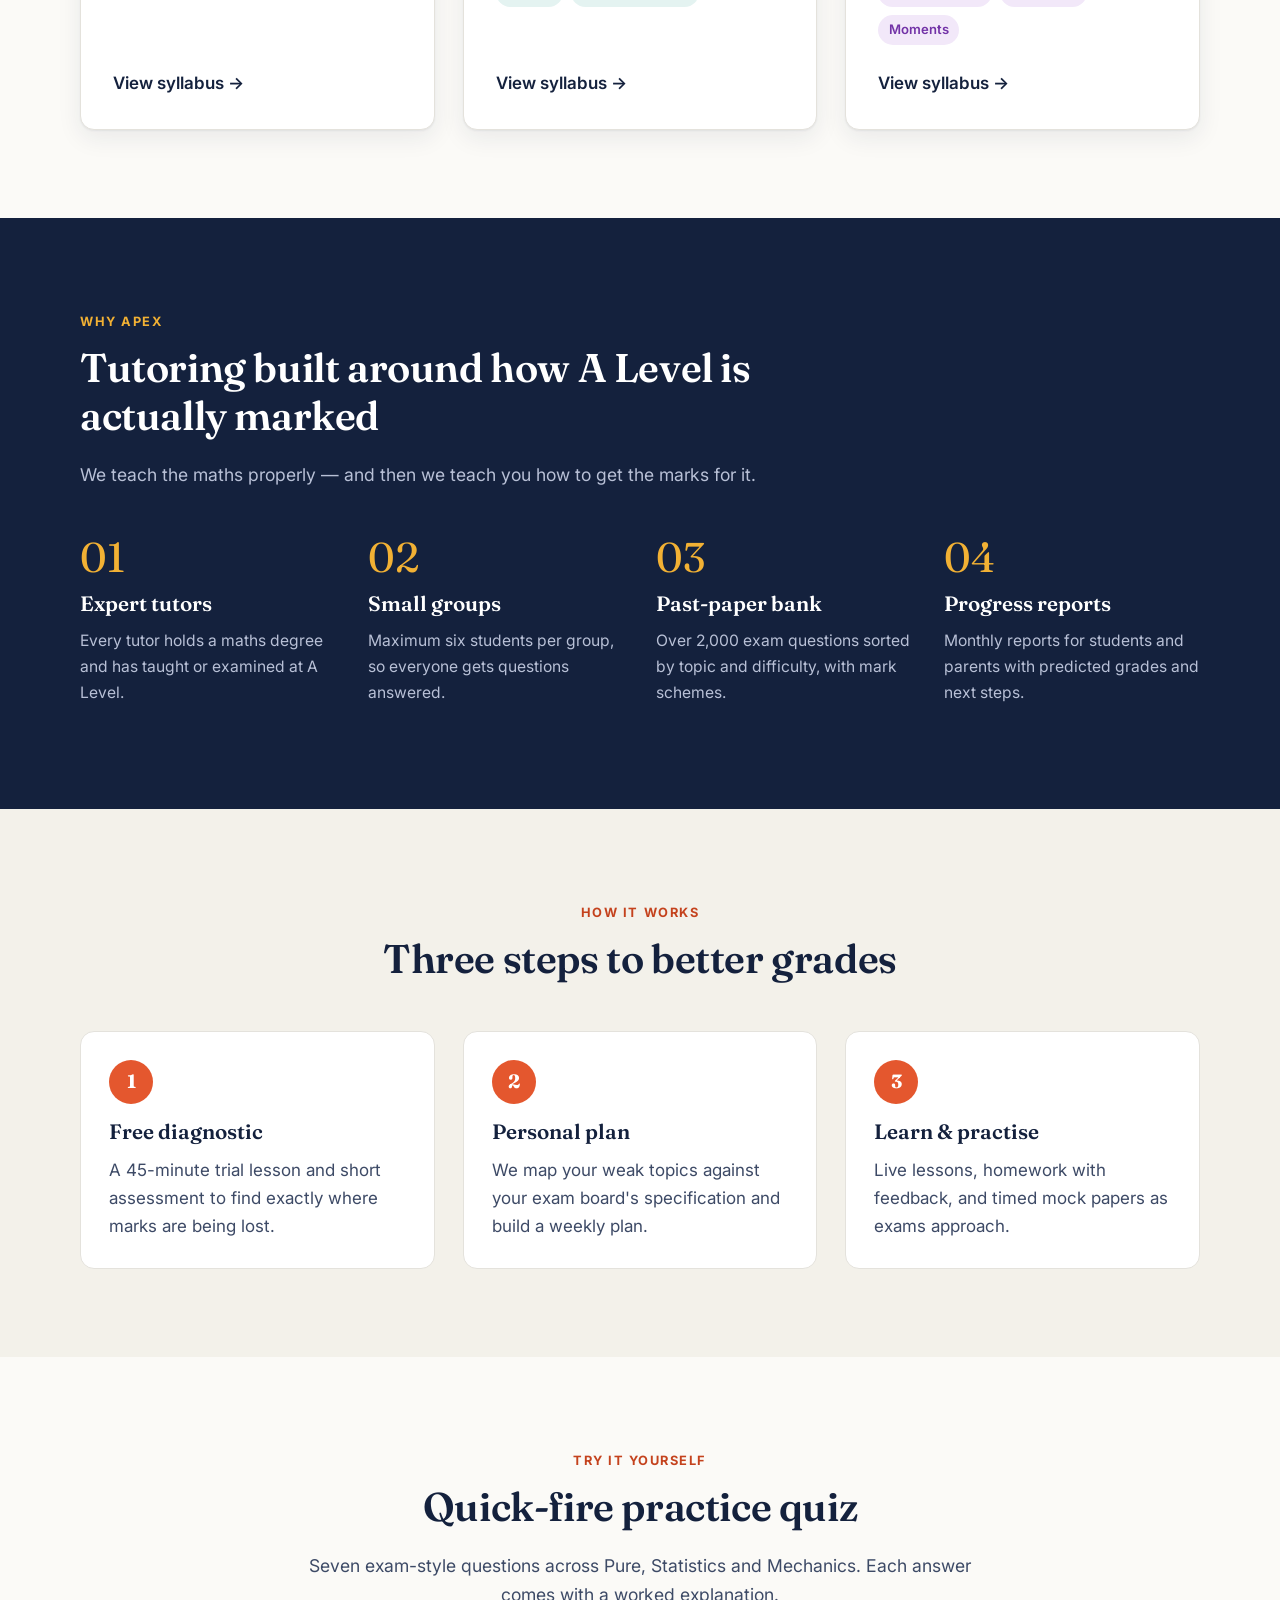
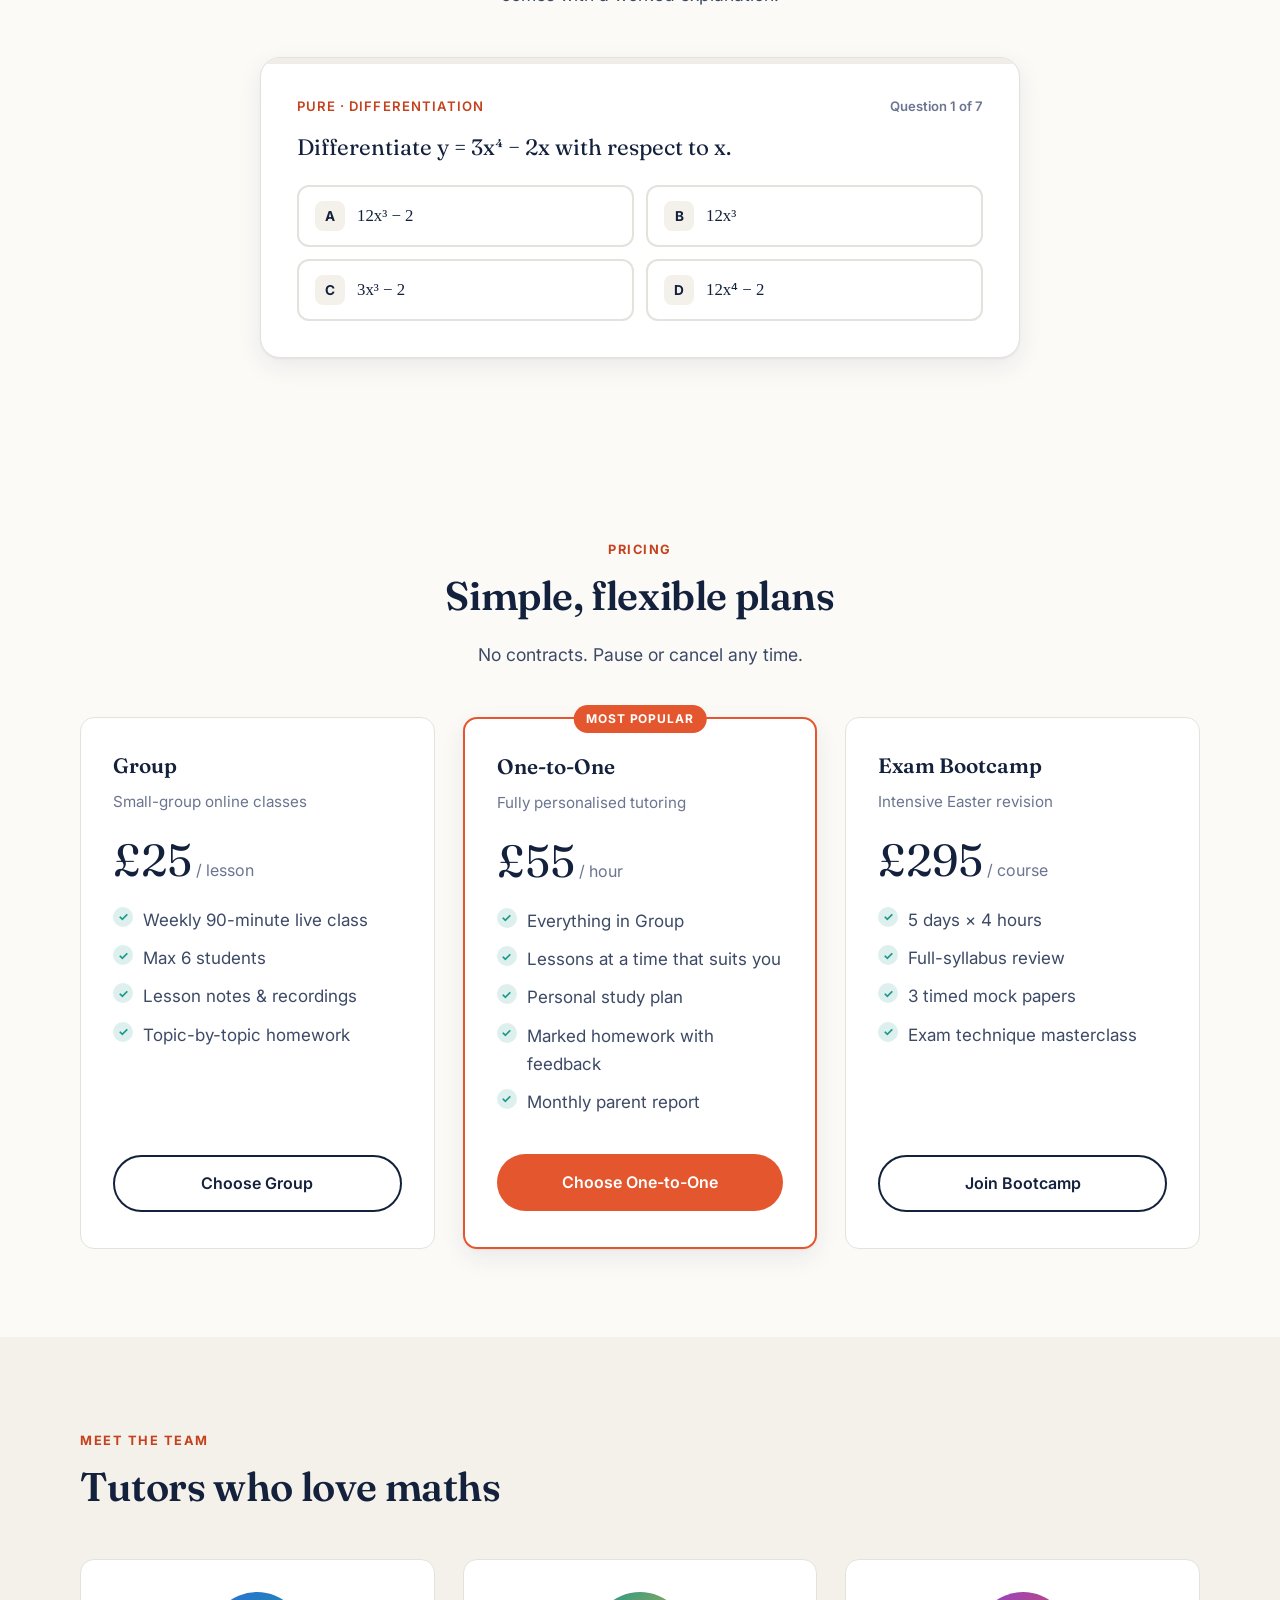
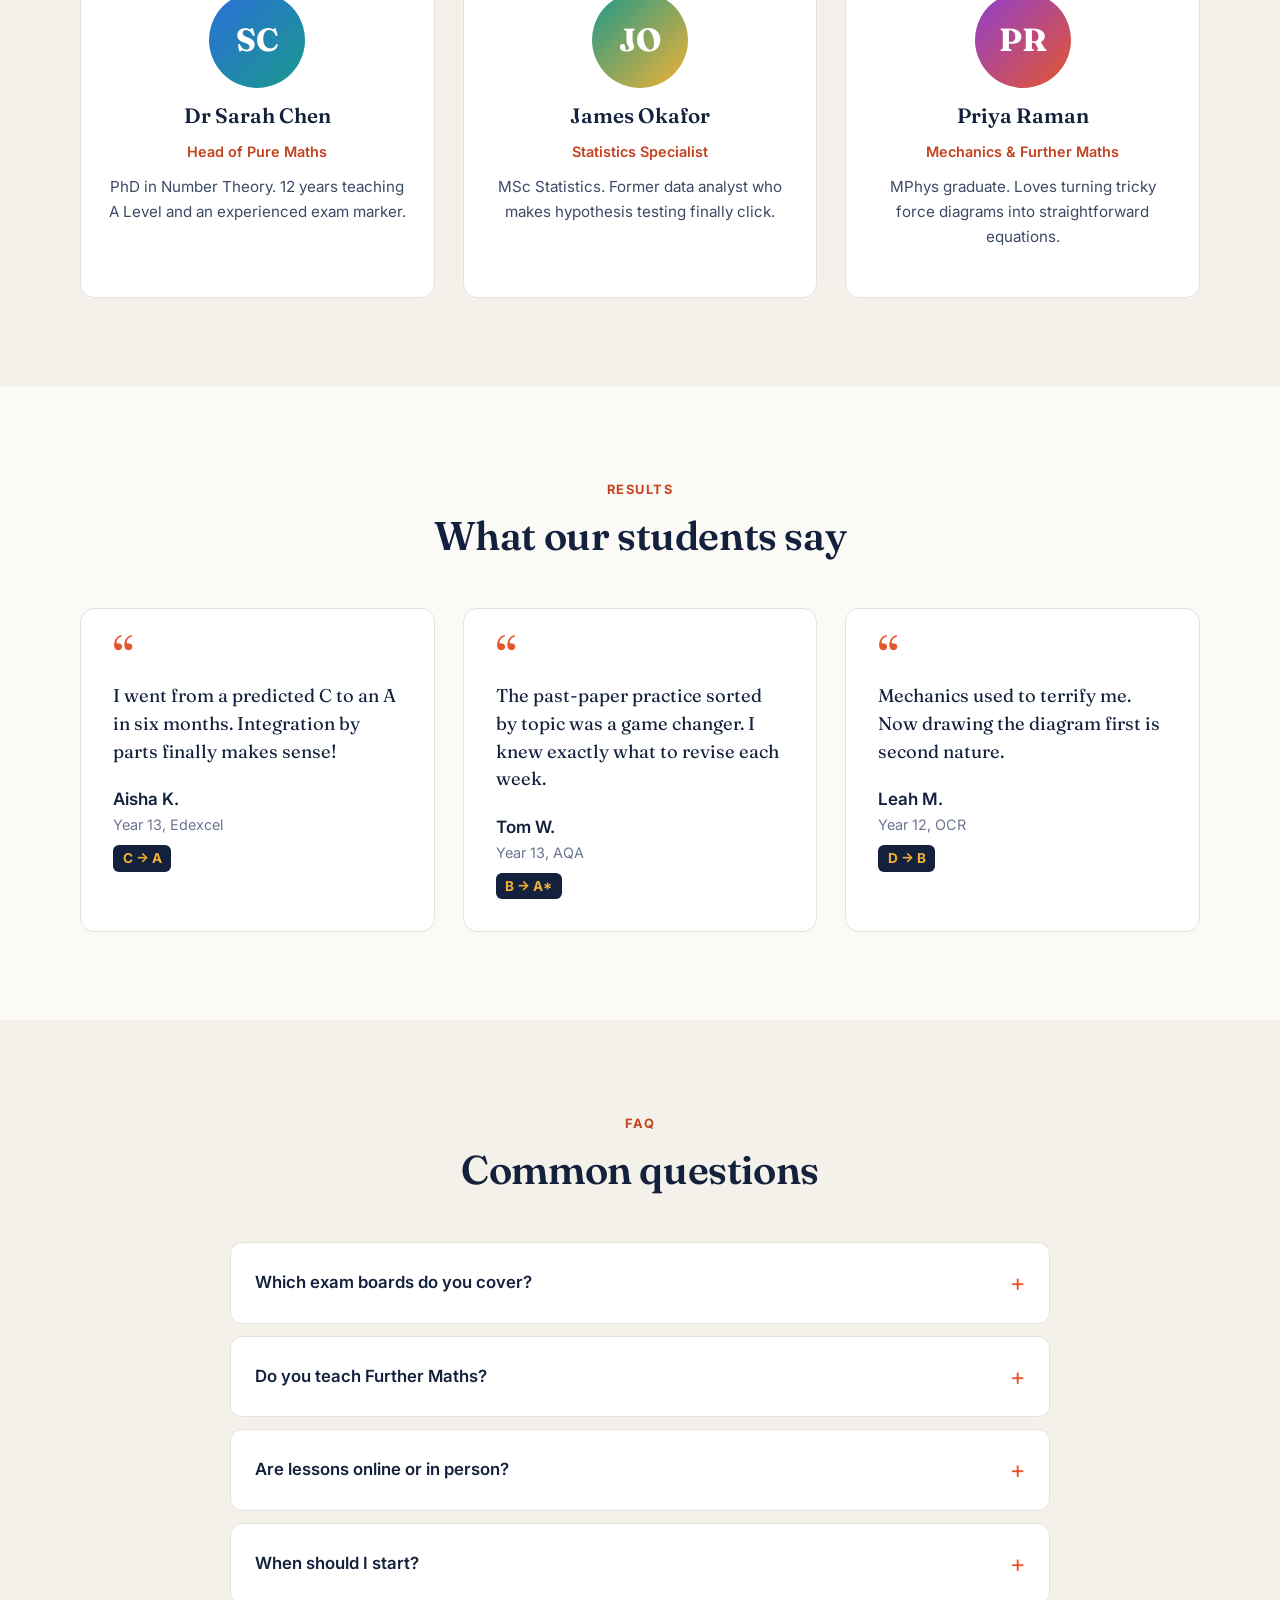
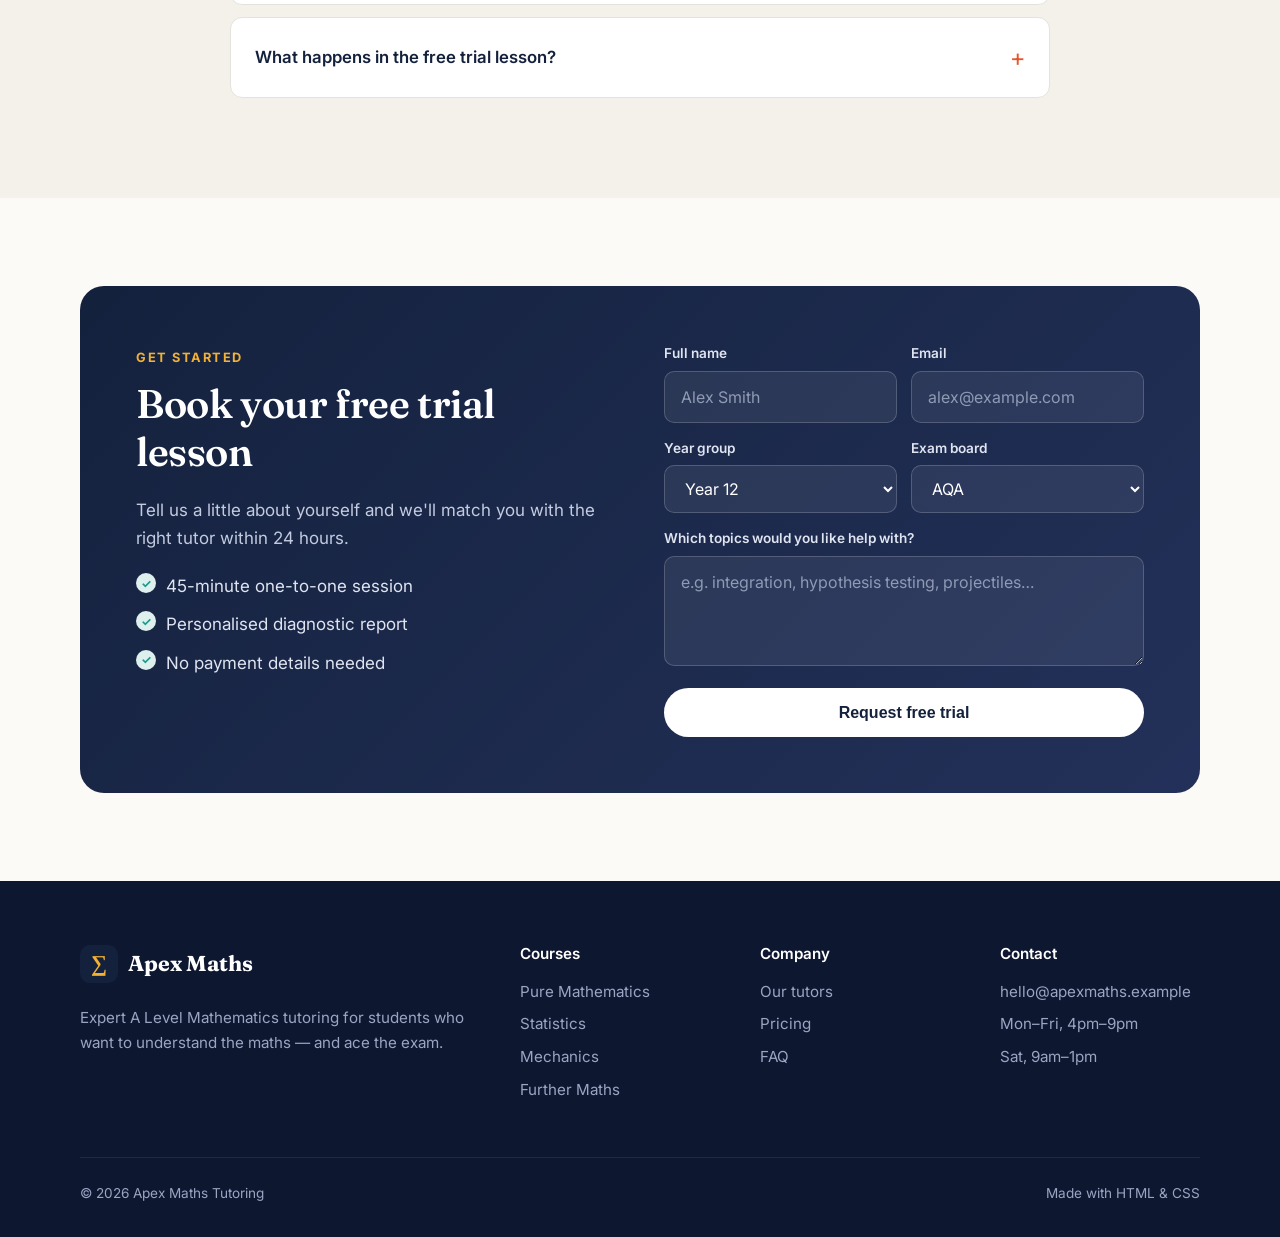
==== commit 7297ecc4: "Add JavaScript interactivity Practice quiz with explanations, booking form validation and confirmati" ====
--- a/index.html
+++ b/index.html
@@ -25,6 +25,7 @@
         <li><a href="index.html" aria-current="page">Home</a></li>
         <li><a href="courses.html">Courses</a></li>
         <li><a href="#how">How it works</a></li>
+        <li><a href="#practice">Practice</a></li>
         <li><a href="#pricing">Pricing</a></li>
         <li><a href="#tutors">Tutors</a></li>
         <li><a href="#faq">FAQ</a></li>
@@ -189,6 +190,42 @@
             <p>Live lessons, homework with feedback, and timed mock papers as exams approach.</p>
           </li>
         </ol>
+      </div>
+    </section>
+
+    <!-- ===== Practice quiz ===== -->
+    <section class="section" id="practice">
+      <div class="container">
+        <div class="section-head section-head--center">
+          <span class="eyebrow">Try it yourself</span>
+          <h2>Quick-fire practice quiz</h2>
+          <p>Seven exam-style questions across Pure, Statistics and Mechanics. Each answer comes with a worked explanation.</p>
+        </div>
+
+        <div class="quiz" id="quiz">
+          <noscript><p class="quiz-noscript">Turn on JavaScript to try the practice quiz.</p></noscript>
+          <div class="quiz-progress-bar" aria-hidden="true"><span></span></div>
+          <div class="quiz-body">
+            <div class="quiz-meta">
+              <span class="quiz-topic"></span>
+              <span class="quiz-count"></span>
+            </div>
+            <p class="quiz-question"></p>
+            <div class="quiz-options"></div>
+            <p class="quiz-feedback" hidden aria-live="polite"></p>
+            <button type="button" class="btn btn--primary quiz-next" hidden>Next question →</button>
+          </div>
+          <div class="quiz-result" hidden>
+            <span class="eyebrow">Your score</span>
+            <div class="quiz-score"></div>
+            <p class="quiz-message"></p>
+            <p class="quiz-best"></p>
+            <div class="hero-actions" style="justify-content:center; margin:0;">
+              <button type="button" class="btn btn--ghost quiz-restart">Try again</button>
+              <a href="#contact" class="btn btn--primary">Book a free trial</a>
+            </div>
+          </div>
+        </div>
       </div>
     </section>
 
@@ -345,7 +382,7 @@
               <li style="color:#dfe4f0;">No payment details needed</li>
             </ul>
           </div>
-          <form class="form" action="#" method="post">
+          <form class="form" id="booking-form" action="#" method="post">
             <div class="form-row">
               <div>
                 <label for="name">Full name</label>
@@ -383,6 +420,13 @@
             </div>
             <button type="submit" class="btn btn--light btn--block">Request free trial</button>
           </form>
+          <div class="form-success" hidden tabindex="-1" aria-live="polite">
+            <div class="form-success-icon">✓</div>
+            <h3>Thanks, <span class="form-success-name"></span>!</h3>
+            <p>Your free trial request (<span class="form-success-detail"></span>) has been noted.
+            In a live site, a tutor would now email you within 24 hours.</p>
+            <button type="button" class="btn btn--light form-again">Send another request</button>
+          </div>
         </div>
       </div>
     </section>
@@ -423,11 +467,12 @@
         </div>
       </div>
       <div class="footer-bottom">
-        <span>© 2026 Apex Maths Tutoring</span>
+        <span>© <span class="js-year">2026</span> Apex Maths Tutoring</span>
         <span>Made with HTML &amp; CSS</span>
       </div>
     </div>
   </footer>
 
+  <script src="script.js" defer></script>
 </body>
 </html>
--- a/styles.css
+++ b/styles.css
@@ -845,3 +845,171 @@
   font-weight: 600;
   padding: 8px 16px;
 }
+
+/* ==========================================================
+   JavaScript-powered features (script.js)
+   ========================================================== */
+[hidden] { display: none !important; }
+
+.visually-hidden {
+  position: absolute; width: 1px; height: 1px; padding: 0; margin: -1px;
+  overflow: hidden; clip: rect(0 0 0 0); white-space: nowrap; border: 0;
+}
+
+.nav-links a.is-active { color: var(--ink); box-shadow: inset 0 -2px 0 var(--accent); }
+
+/* Scroll reveal */
+.js .reveal { opacity: 0; transform: translateY(18px); transition: opacity .6s ease, transform .6s ease; }
+.js .reveal.is-visible { opacity: 1; transform: none; }
+.js .course-card.reveal.is-visible:hover { transform: translateY(-6px); }
+
+/* ---------- Quiz ---------- */
+.quiz {
+  max-width: 760px;
+  margin: 0 auto;
+  background: var(--card);
+  border: 1px solid var(--line);
+  border-radius: 20px;
+  box-shadow: var(--shadow);
+  overflow: hidden;
+}
+.quiz-noscript { padding: 32px; margin: 0; text-align: center; color: var(--ink-soft); }
+.quiz-progress-bar { height: 6px; background: #efede6; }
+.quiz-progress-bar span {
+  display: block; height: 100%; width: 0;
+  background: linear-gradient(90deg, var(--pure), var(--stats), var(--mech));
+  transition: width .4s ease;
+}
+.quiz-body, .quiz-result { padding: 32px 36px 36px; }
+.quiz-meta {
+  display: flex; justify-content: space-between; gap: 12px; flex-wrap: wrap;
+  font-size: .82rem; font-weight: 600; color: var(--muted);
+  margin-bottom: 14px;
+}
+.quiz-topic { color: var(--accent-dark); text-transform: uppercase; letter-spacing: .08em; }
+.quiz-question {
+  font-family: var(--font-head);
+  font-size: 1.4rem;
+  line-height: 1.4;
+  margin-bottom: 22px;
+}
+.quiz-options { display: grid; grid-template-columns: 1fr 1fr; gap: 12px; }
+.quiz-option {
+  display: flex; align-items: center; gap: 12px;
+  font: inherit; font-family: var(--font-math); font-size: 1.05rem;
+  text-align: left;
+  padding: 14px 16px;
+  border: 2px solid var(--line);
+  border-radius: 12px;
+  background: #fff;
+  color: var(--ink);
+  cursor: pointer;
+  transition: border-color .15s, background .15s, transform .15s;
+}
+.quiz-option:hover:not(:disabled) { border-color: var(--ink); transform: translateY(-1px); }
+.quiz-option:disabled { cursor: default; }
+.quiz-letter {
+  flex: none;
+  display: grid; place-items: center;
+  width: 30px; height: 30px; border-radius: 8px;
+  background: #f3f1ea;
+  font-family: var(--font-body); font-weight: 700; font-size: .85rem;
+}
+.quiz-option.is-correct { border-color: var(--stats); background: #e8f6f4; }
+.quiz-option.is-correct .quiz-letter { background: var(--stats); color: #fff; }
+.quiz-option.is-wrong { border-color: var(--accent); background: #fdeee9; }
+.quiz-option.is-wrong .quiz-letter { background: var(--accent); color: #fff; }
+.quiz-feedback {
+  margin: 20px 0 0;
+  padding: 14px 18px;
+  border-radius: 10px;
+  font-size: .98rem;
+}
+.quiz-feedback.is-correct { background: #e8f6f4; color: #0f5d54; }
+.quiz-feedback.is-wrong { background: #fdeee9; color: #8a2e13; }
+.quiz-next { margin-top: 20px; }
+.quiz-result { text-align: center; }
+.quiz-score { font-family: var(--font-head); font-size: 4rem; line-height: 1; margin: 6px 0 14px; }
+.quiz-message { color: var(--ink-soft); font-size: 1.1rem; max-width: 460px; margin: 0 auto 6px; }
+.quiz-best { color: var(--muted); font-size: .9rem; margin-bottom: 24px; }
+
+/* ---------- Booking form feedback ---------- */
+.field-error { display: block; margin-top: 6px; font-size: .82rem; color: #ffb59e; }
+.form [aria-invalid="true"] { border-color: #ff8a65; }
+.form-success { text-align: center; padding: 24px 8px; outline: none; }
+.form-success-icon {
+  width: 64px; height: 64px; margin: 0 auto 16px;
+  display: grid; place-items: center;
+  border-radius: 50%;
+  background: var(--stats); color: #fff;
+  font-size: 2rem; font-weight: 700;
+}
+.form-success h3 { color: #fff; font-size: 1.6rem; }
+
+/* ---------- Syllabus search ---------- */
+.search { margin-top: 24px; max-width: 560px; }
+.search input {
+  width: 100%;
+  font: inherit;
+  padding: .85em 1.1em .85em 2.8em;
+  border-radius: 999px;
+  border: 1px solid rgba(255,255,255,.25);
+  background: rgba(255,255,255,.08) url("data:image/svg+xml,%3Csvg xmlns='http://www.w3.org/2000/svg' width='18' height='18' fill='none' stroke='%23c3cbe0' stroke-width='2'%3E%3Ccircle cx='8' cy='8' r='6'/%3E%3Cpath d='m13 13 4 4'/%3E%3C/svg%3E") no-repeat 1.1em center;
+  color: #fff;
+}
+.search input::placeholder { color: #8f9ab5; }
+.search input:focus { outline: none; border-color: var(--gold); background-color: rgba(255,255,255,.14); }
+.search-status { margin: 10px 0 0; min-height: 1.5em; font-size: .92rem; color: var(--gold); }
+
+/* ---------- Progress tracker ---------- */
+.progress { margin-top: 20px; }
+.progress-label { display: flex; justify-content: space-between; font-size: .88rem; font-weight: 600; margin-bottom: 8px; }
+.progress-label span:first-child { color: var(--muted); }
+.progress-track { height: 8px; border-radius: 999px; background: #e9e7e0; overflow: hidden; }
+.progress-track span { display: block; height: 100%; width: 0; background: var(--c); border-radius: inherit; transition: width .3s ease; }
+.unit { display: flex; flex-direction: column; }
+.unit-done {
+  align-self: flex-start;
+  margin-top: auto;
+  font: inherit; font-size: .82rem; font-weight: 600;
+  padding: .4em .9em;
+  border-radius: 999px;
+  border: 1px solid var(--line);
+  background: #fff;
+  color: var(--ink-soft);
+  cursor: pointer;
+}
+.unit .eg { margin-bottom: 14px; }
+.unit p:last-of-type { margin-bottom: 14px; }
+.unit-done:hover { border-color: var(--c); color: var(--ink); }
+.unit.is-done { background: color-mix(in srgb, var(--c) 6%, white); }
+.unit.is-done .unit-done { background: var(--c); border-color: var(--c); color: #fff; }
+
+/* ---------- Timetable: today ---------- */
+tbody tr.is-today { background: #fff7e3; }
+.today-badge {
+  margin-left: 8px;
+  font-size: .7rem; font-weight: 700; text-transform: uppercase; letter-spacing: .06em;
+  padding: .15em .6em; border-radius: 999px;
+  background: var(--gold); color: var(--ink);
+}
+
+/* ---------- Back to top ---------- */
+.to-top {
+  position: fixed; right: 20px; bottom: 20px; z-index: 40;
+  width: 48px; height: 48px; border-radius: 50%;
+  border: 0; background: var(--ink); color: #fff;
+  font-size: 1.3rem; cursor: pointer;
+  box-shadow: var(--shadow);
+  opacity: 0; transform: translateY(12px); pointer-events: none;
+  transition: opacity .2s, transform .2s, background .2s;
+}
+.to-top.is-visible { opacity: 1; transform: none; pointer-events: auto; }
+.to-top:hover { background: var(--accent); }
+
+@media (max-width: 760px) {
+  .quiz-body, .quiz-result { padding: 24px 20px 28px; }
+  .quiz-options { grid-template-columns: 1fr; }
+  .quiz-question { font-size: 1.2rem; }
+}
+.nav-links:has(.is-active) a[aria-current="page"] { box-shadow: none; }
